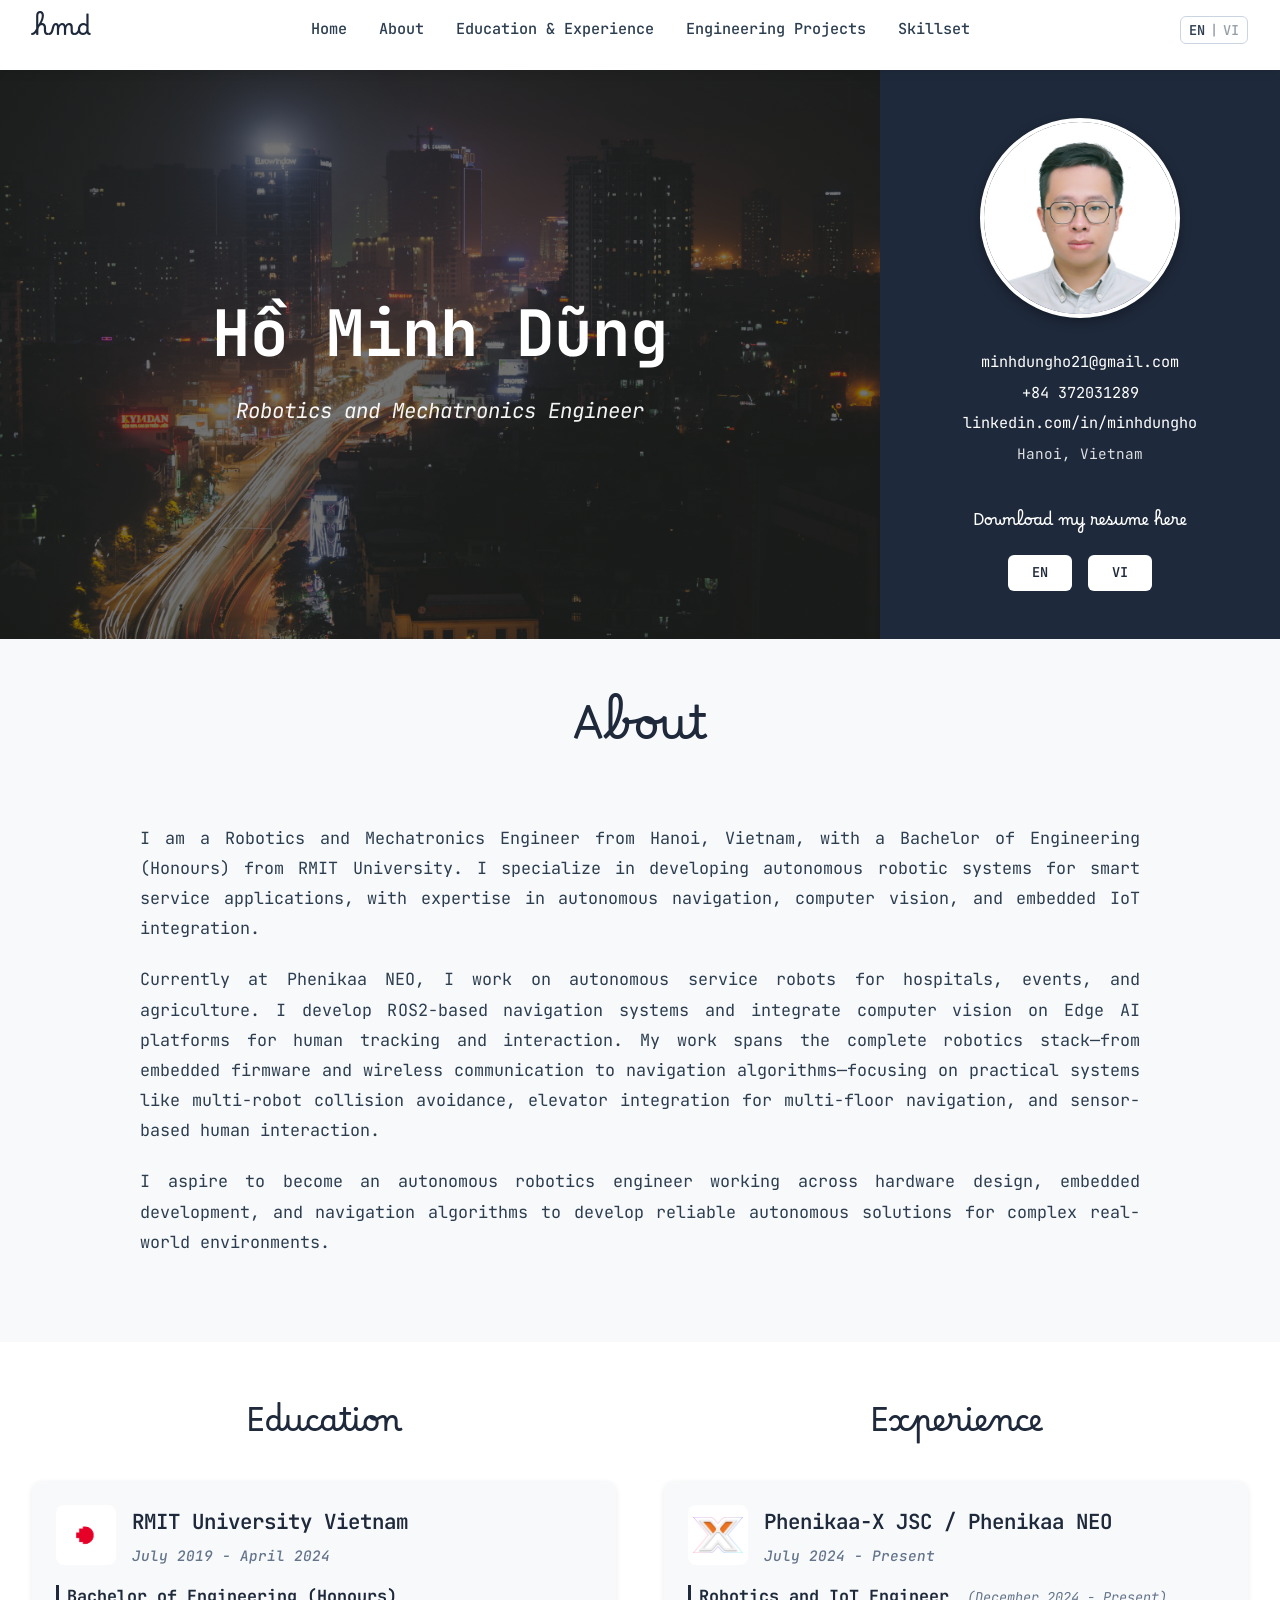
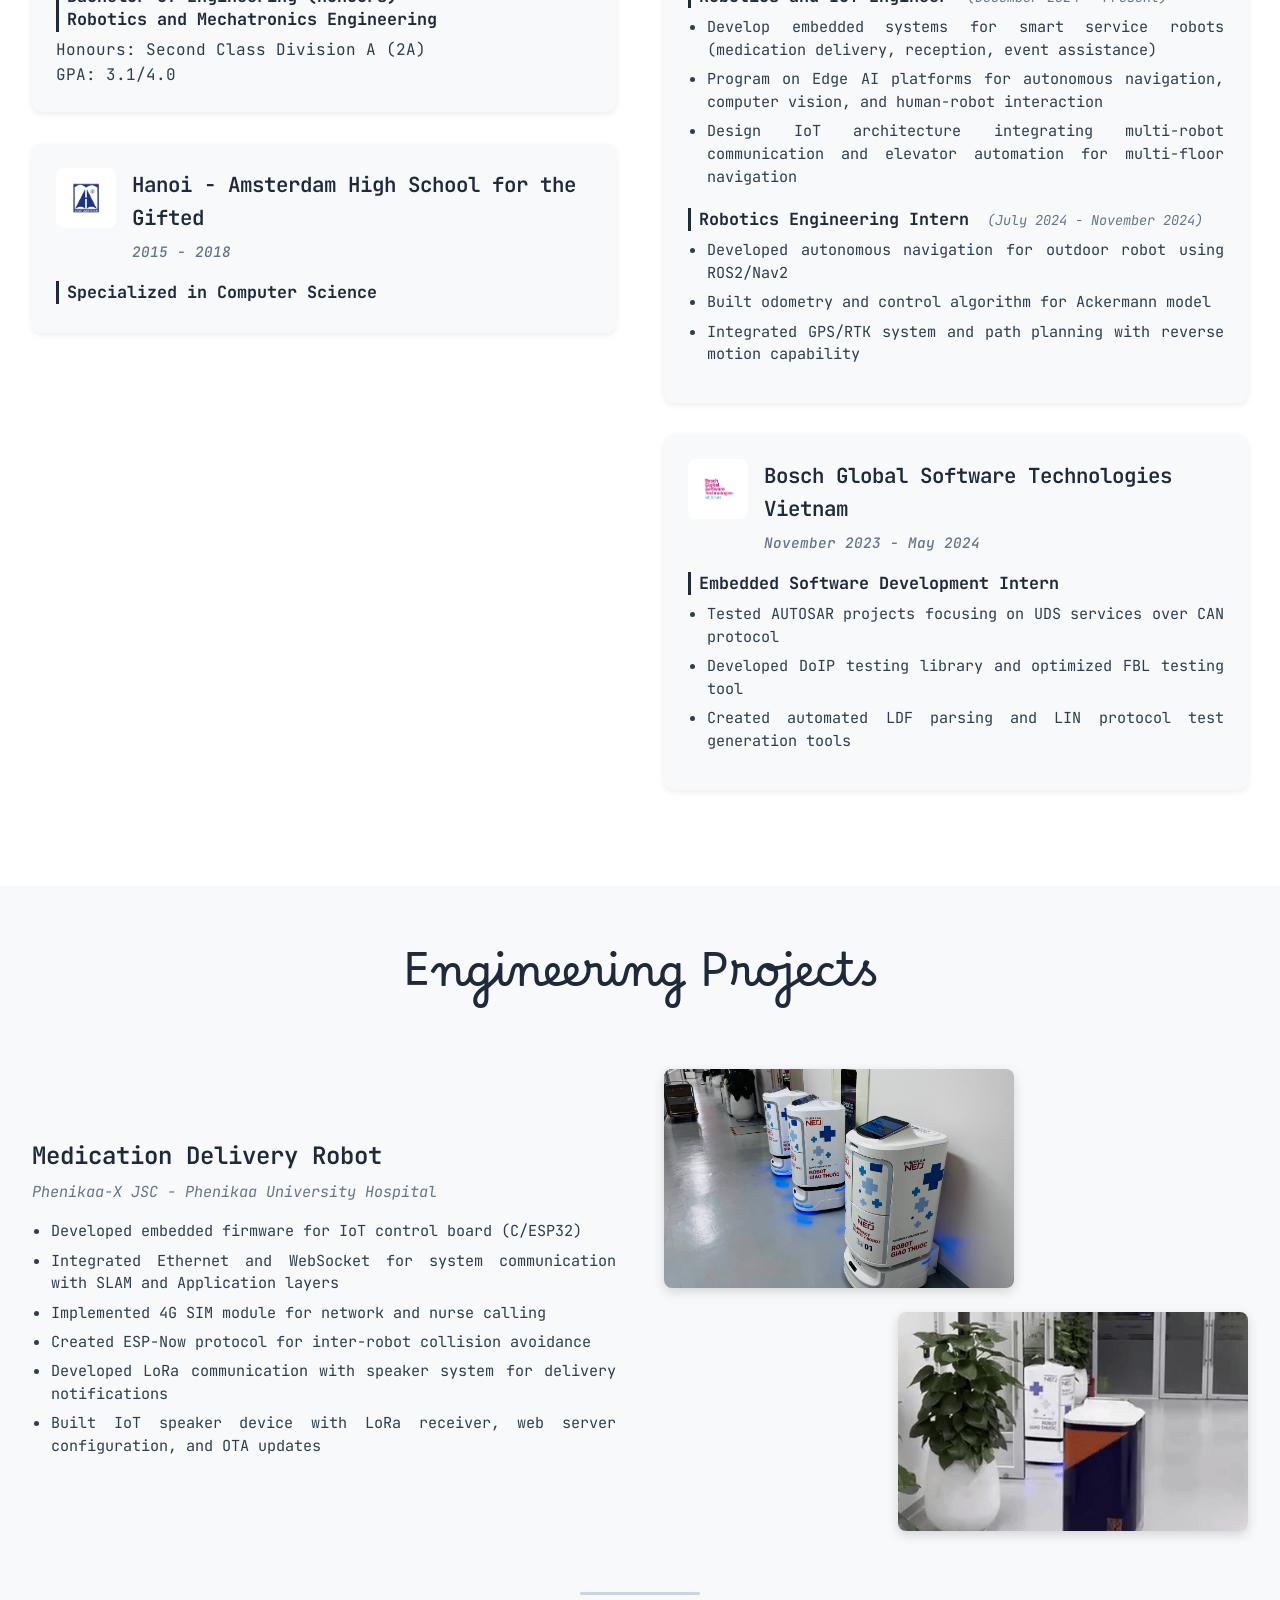
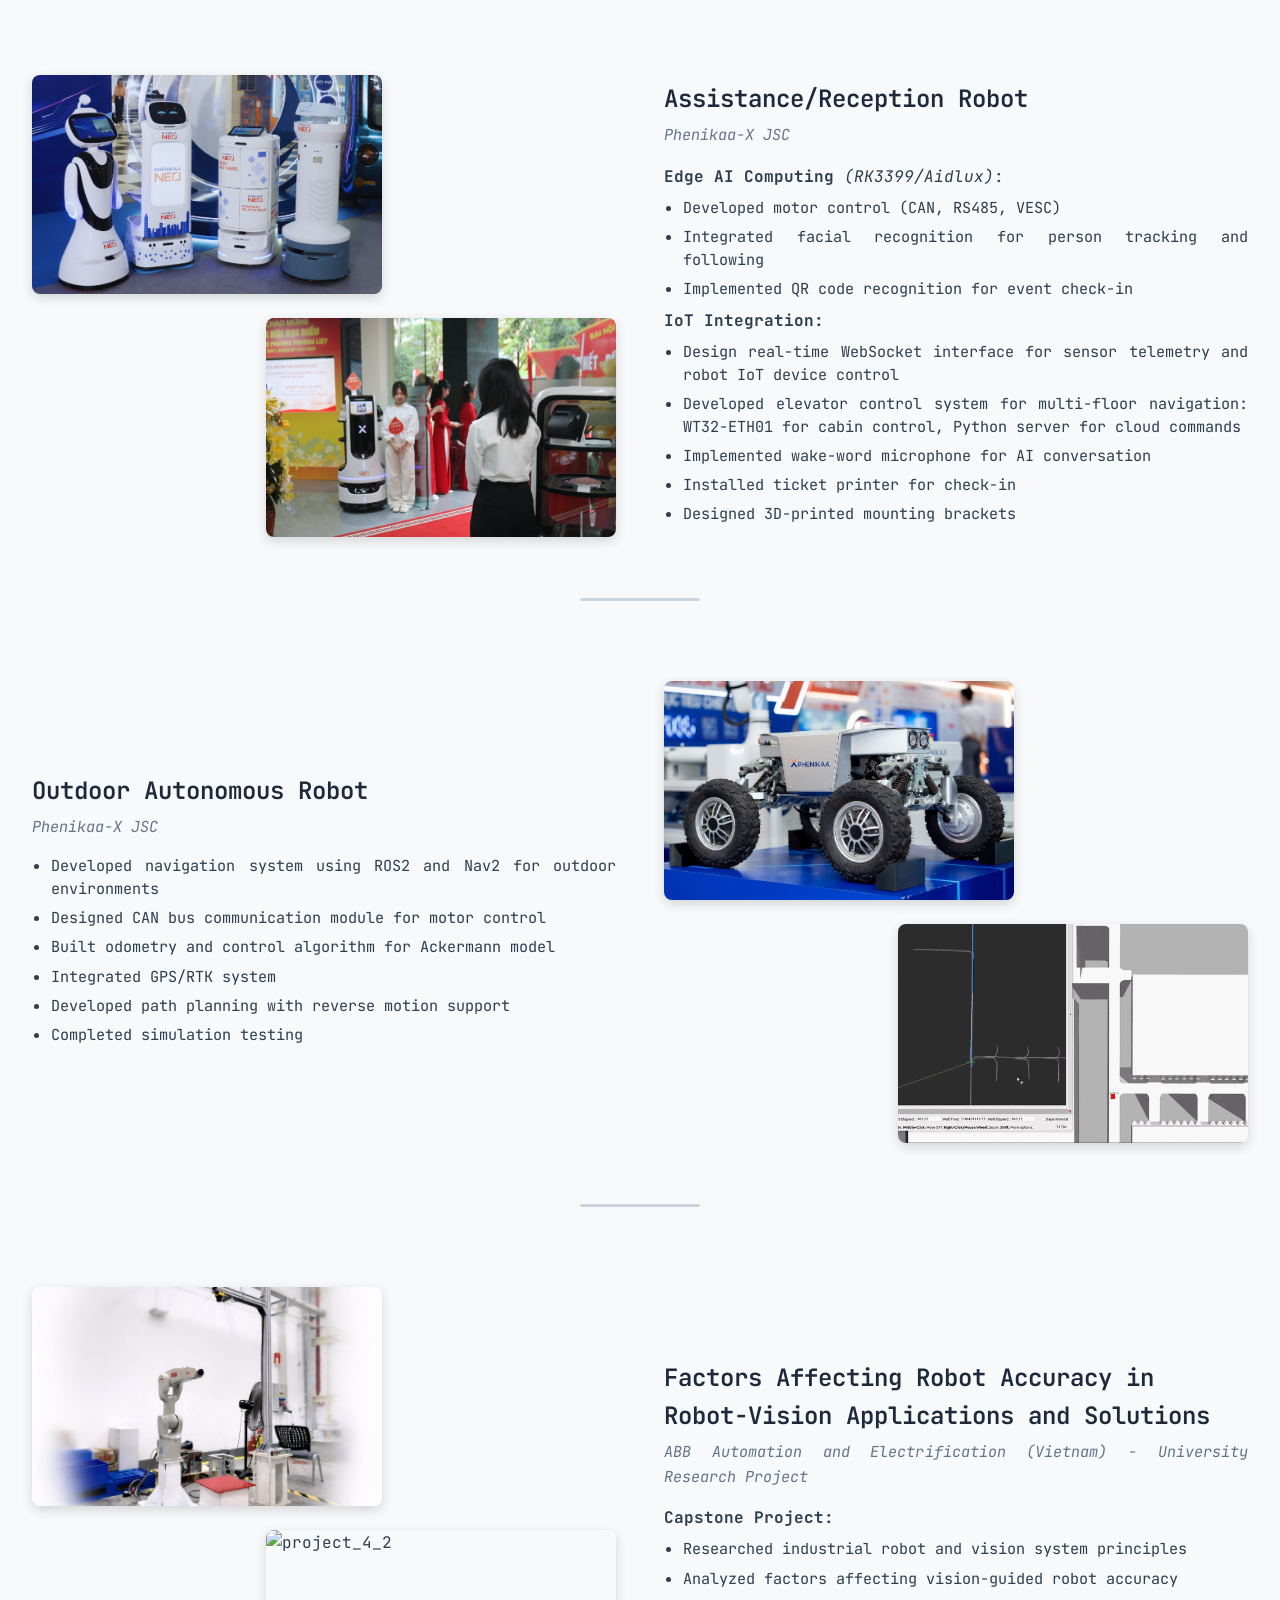
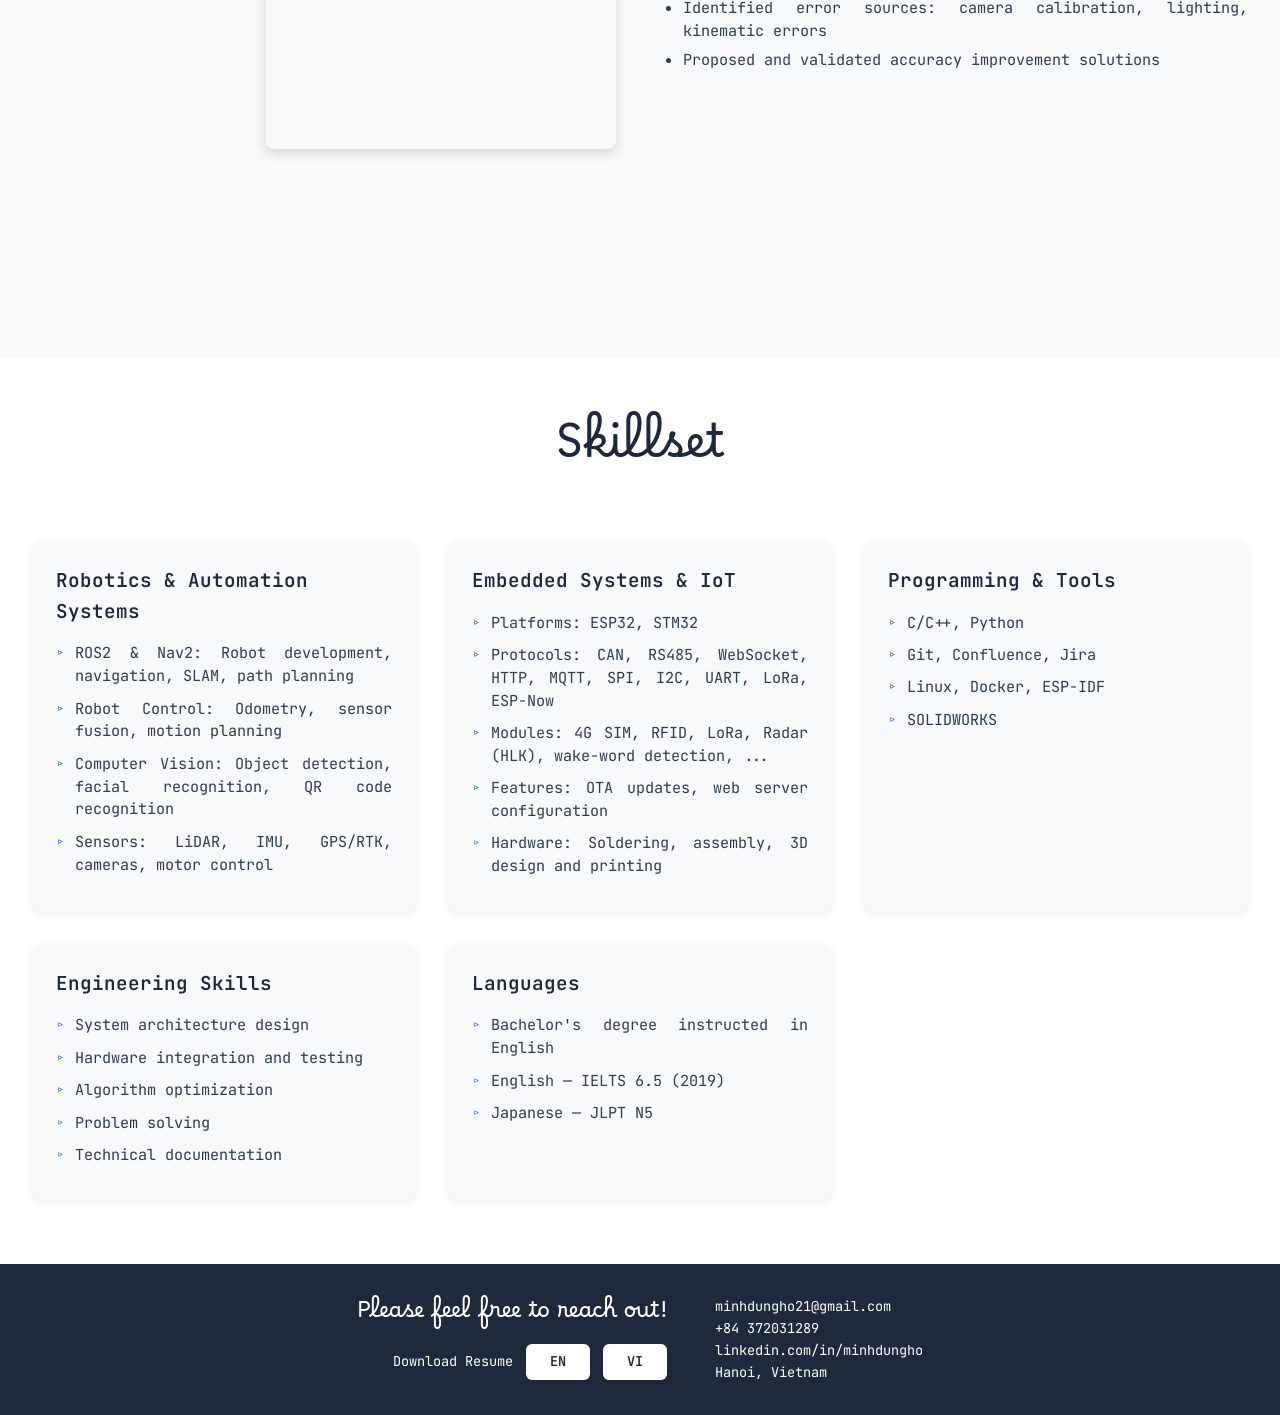
==== index.html @ c75d2d15 "Initial Commit" ====
<!DOCTYPE html>
<html lang="en">
<head>
    <meta charset="UTF-8">
    <meta name="viewport" content="width=device-width, initial-scale=1.0">
    <title>Hồ Minh Dũng - Robotics Engineer</title>
    <link rel="stylesheet" href="style.css">
    <link rel="preconnect" href="https://fonts.googleapis.com">
    <link rel="preconnect" href="https://fonts.gstatic.com" crossorigin>
    <link href="https://fonts.googleapis.com/css2?family=JetBrains+Mono:ital,wght@0,400;0,600;0,700;1,400;1,600&family=Borel&display=swap" rel="stylesheet">
</head>
<body>
    <header>
        <nav>
            <div class="logo">hmd</div>
            <ul class="nav-center">
                <li><a href="#home" data-translate="nav_home">Home</a></li>
                <li><a href="#about" data-translate="nav_about">About</a></li>
                <li><a href="#education" data-translate="nav_education">Education & Experience</a></li>
                <li><a href="#projects" data-translate="nav_projects">Engineering Projects</a></li>
                <li><a href="#skills" data-translate="nav_skills">Skillset</a></li>
            </ul>
            <button class="hamburger" id="hamburger" aria-label="Menu">
                <span></span>
                <span></span>
                <span></span>
            </button>
            <button class="lang-switch" id="langSwitch">
                <span id="langEN" class="active">EN</span>
                <span>|</span>
                <span id="langVI">VI</span>
            </button>
        </nav>
        <div class="mobile-nav" id="mobileNav">
            <ul>
                <li><a href="#home" data-translate="nav_home">Home</a></li>
                <li><a href="#about" data-translate="nav_about">About</a></li>
                <li><a href="#education" data-translate="nav_education">Education & Experience</a></li>
                <li><a href="#projects" data-translate="nav_projects">Engineering Projects</a></li>
                <li><a href="#skills" data-translate="nav_skills">Skillset</a></li>
            </ul>
        </div>
    </header>

    <main>
        <!-- HOME -->
        <section id="home">
            <div class="home-left">
                <h1 data-translate="home_name">Hồ Minh Dũng</h1>
                <h2 data-translate="home_title">Robotics and Mechatronics Engineer</h2>
            </div>

            <div class="home-right">
                <div class="profile-photo">
                    <img src="images/profile.jpg" alt="profile">
                </div>
                
                <div class="contact-info">
                    <a href="mailto:minhdungho21@gmail.com">minhdungho21@gmail.com</a>
                    <a href="tel:+84372031289">+84 372031289</a>
                    <a href="https://www.linkedin.com/in/minhdungho" target="_blank">linkedin.com/in/minhdungho</a>
                    <div class="location" data-translate="home_location">Hanoi, Vietnam</div>
                </div>

                <div class="resume-download">
                    <p class="resume-title" data-translate="home_resume_title">Download my resume here</p>
                    <div class="resume-buttons">
                        <a href="pdf/Ho_Minh_Dung_CV_en.pdf" class="btn-small" target="_blank">EN</a>
                        <a href="pdf/Ho_Minh_Dung_CV_vi.pdf" class="btn-small" target="_blank">VI</a>
                    </div>
                </div>
            </div>
        </section>

        <!-- ABOUT -->
        <section id="about">
            <h2 class="section-title" data-translate="section_about">About</h2>
            <div class="about-content">
                <p data-translate="about_p1">I am a Robotics and Mechatronics Engineer from Hanoi, Vietnam, with a Bachelor of Engineering (Honours) from RMIT University. I specialize in developing autonomous robotic systems for smart service applications, with expertise in autonomous navigation, computer vision, and embedded IoT integration.</p>
                
                <p data-translate="about_p2">Currently at Phenikaa NEO, I work on autonomous service robots for hospitals, events, and agriculture. I develop ROS2-based navigation systems and integrate computer vision on Edge AI platforms for human tracking and interaction. My work spans the complete robotics stack—from embedded firmware and wireless communication to navigation algorithms—focusing on practical systems like multi-robot collision avoidance, elevator integration for multi-floor navigation, and sensor-based human interaction.</p>
                
                <p data-translate="about_p3">I aspire to become an autonomous robotics engineer working across hardware design, embedded development, and navigation algorithms to develop reliable autonomous solutions for complex real-world environments.</p>
            </div>
        </section>

        <!-- EDUCATION & EXPERIENCE -->
        <section id="education">
            <div class="edu-exp-grid">
                <!-- Education Column -->
                <div class="edu-column">
                    <h3 class="subsection-title" data-translate="subsection_education">Education</h3>
                    
                    <div class="timeline-item">
                        <div class="timeline-header">
                            <div class="timeline-logo">
                                <img src="images/rmit_logo.png" alt="rmit_logo">
                            </div>
                            <div class="timeline-title-group">
                                <h3>RMIT University Vietnam</h3>
                                <span class="date">July 2019 - April 2024</span>
                            </div>
                        </div>
                        <div class="timeline-content">
                            <p class="role">
                                <span data-translate="edu_rmit_degree_1">Bachelor of Engineering (Honours)</span><br>
                                <span data-translate="edu_rmit_degree_2">Robotics and Mechatronics Engineering</span>
                            </p>
                            <p><span data-translate="edu_rmit_honours">Honours: Second Class Division A (2A)</span><br><span data-translate="edu_rmit_gpa">GPA: 3.1/4.0</span></p>
                        </div>
                    </div>

                    <div class="timeline-item">
                        <div class="timeline-header">
                            <div class="timeline-logo">
                                <img src="images/hnams_logo.png" alt="hnams_logo">
                            </div>
                            <div class="timeline-title-group">
                                <h3>Hanoi - Amsterdam High School for the Gifted</h3>
                                <span class="date">2015 - 2018</span>
                            </div>
                        </div>
                        <div class="timeline-content">
                            <p class="role" data-translate="edu_hnams_major">Specialized in Computer Science</p>
                        </div>
                    </div>
                </div>

                <!-- Experience Column -->
                <div class="exp-column">
                    <h3 class="subsection-title" data-translate="subsection_experience">Experience</h3>

                    <div class="timeline-item">
                        <div class="timeline-header">
                            <div class="timeline-logo">
                                <img src="images/phenikaa_logo.png" alt="phenikaa_logo">
                            </div>
                            <div class="timeline-title-group">
                                <h3 data-translate="exp_phenikaa_company">Phenikaa-X JSC / Phenikaa NEO</h3>
                                <span class="date">July 2024 - Present</span>
                            </div>
                        </div>
                        <div class="timeline-content">
                            <p class="role-highlight">
                                <span data-translate="exp_phenikaa_role_1">Robotics and IoT Engineer</span>
                                <span class="role-date-inline" data-translate="exp_phenikaa_date_1">(December 2024 - Present)</span>
                            </p>
                            <ul>
                                <li data-translate="exp_phenikaa_1_1">Develop embedded systems for smart service robots (medication delivery, reception, event assistance)</li>
                                <li data-translate="exp_phenikaa_1_2">Program on Edge AI platforms for autonomous navigation, computer vision, and human-robot interaction</li>
                                <li data-translate="exp_phenikaa_1_3">Design IoT architecture integrating multi-robot communication and elevator automation for multi-floor navigation</li>
                            </ul>
                            
                            <p class="role-highlight">
                                <span data-translate="exp_phenikaa_role_2">Robotics Engineering Intern</span>
                                <span class="role-date-inline" data-translate="exp_phenikaa_date_2">(July 2024 - November 2024)</span>
                            </p>
                            <ul>
                                <li data-translate="exp_phenikaa_2_1">Developed autonomous navigation for outdoor robot using ROS2/Nav2</li>
                                <li data-translate="exp_phenikaa_2_2">Built odometry and control algorithm for Ackermann model</li>
                                <li data-translate="exp_phenikaa_2_3">Integrated GPS/RTK system and path planning with reverse motion capability</li>
                            </ul>
                        </div>
                    </div>

                    <div class="timeline-item">
                        <div class="timeline-header">
                            <div class="timeline-logo">
                                <img src="images/bosch_logo.png" alt="bosch_logo">
                            </div>
                            <div class="timeline-title-group">
                                <h3>Bosch Global Software Technologies Vietnam</h3>
                                <span class="date">November 2023 - May 2024</span>
                            </div>
                        </div>
                        <div class="timeline-content">
                            <p class="role-highlight" data-translate="exp_bosch_role">Embedded Software Development Intern</p>
                            <ul>
                                <li data-translate="exp_bosch_1">Tested AUTOSAR projects focusing on UDS services over CAN protocol</li>
                                <li data-translate="exp_bosch_2">Developed DoIP testing library and optimized FBL testing tool</li>
                                <li data-translate="exp_bosch_3">Created automated LDF parsing and LIN protocol test generation tools</li>
                            </ul>
                        </div>
                    </div>
                </div>
            </div>
        </section>

        <!-- PROJECTS -->
        <section id="projects">
            <h2 class="section-title" data-translate="section_projects">Engineering Projects</h2>

            <div class="project-item">
                <div class="project-images">
                    <div class="project-image">
                        <img src="images/project_1_1.jpg" alt="project_1_1">
                    </div>
                    <div class="project-image">
                        <img src="images/project_1_2.gif" alt="project_1_2">
                    </div>
                </div>
                <div class="project-content">
                    <h3 data-translate="project_1_title">Medication Delivery Robot</h3>
                    <p class="project-org" data-translate="project_1_org">Phenikaa-X JSC - Phenikaa University Hospital</p>
                    <ul>
                        <li data-translate="project_1_desc_1">Developed embedded firmware for IoT control board (C/ESP32)</li>
                        <li data-translate="project_1_desc_2">Integrated Ethernet and WebSocket for system communication with SLAM and Application layers</li>
                        <li data-translate="project_1_desc_3">Implemented 4G SIM module for network and nurse calling</li>
                        <li data-translate="project_1_desc_4">Created ESP-Now protocol for inter-robot collision avoidance</li>
                        <li data-translate="project_1_desc_5">Developed LoRa communication with speaker system for delivery notifications</li>
                        <li data-translate="project_1_desc_6">Built IoT speaker device with LoRa receiver, web server configuration, and OTA updates</li>
                    </ul>
                </div>
            </div>

            <div class="project-item">
                <div class="project-images">
                    <div class="project-image">
                        <img src="images/project_2_1.jpg" alt="project_2_1">
                    </div>
                    <div class="project-image">
                        <img src="images/project_2_2.jpg" alt="project_2_2">
                    </div>
                </div>
                <div class="project-content">
                    <h3 data-translate="project_2_title">Assistance/Reception Robot</h3>
                    <p class="project-org" data-translate="project_2_org">Phenikaa-X JSC</p>
                    <p><strong data-translate="project_2_section_1">Edge AI Computing</strong> <em data-translate="project_2_section_1_platform">(RK3399/Aidlux)</em>:</p>
                    <ul>
                        <li data-translate="project_2_desc_1">Developed motor control (CAN, RS485, VESC)</li>
                        <li data-translate="project_2_desc_2">Integrated facial recognition for person tracking and following</li>
                        <li data-translate="project_2_desc_3">Implemented QR code recognition for event check-in</li>
                    </ul>
                    <p><strong data-translate="project_2_section_2">IoT Integration:</strong></p>
                    <ul>
                        <li data-translate="project_2_desc_4">Design real-time WebSocket interface for sensor telemetry and robot IoT device control</li>
                        <li data-translate="project_2_desc_5">Developed elevator control system for multi-floor navigation: WT32-ETH01 for cabin control, Python server for cloud commands</li>
                        <li data-translate="project_2_desc_6">Implemented wake-word microphone for AI conversation</li>
                        <li data-translate="project_2_desc_7">Installed ticket printer for check-in</li>
                        <li data-translate="project_2_desc_8">Designed 3D-printed mounting brackets</li>
                    </ul>
                </div>
            </div>

            <div class="project-item">
                <div class="project-images">
                    <div class="project-image">
                        <img src="images/project_3_1.jpg" alt="project_3_1">
                    </div>
                    <div class="project-image">
                        <img src="images/project_3_2.gif" alt="project_3_2">
                    </div>
                </div>
                <div class="project-content">
                    <h3 data-translate="project_3_title">Outdoor Autonomous Robot</h3>
                    <p class="project-org" data-translate="project_3_org">Phenikaa-X JSC</p>
                    <ul>
                        <li data-translate="project_3_desc_1">Developed navigation system using ROS2 and Nav2 for outdoor environments</li>
                        <li data-translate="project_3_desc_2">Designed CAN bus communication module for motor control</li>
                        <li data-translate="project_3_desc_3">Built odometry and control algorithm for Ackermann model</li>
                        <li data-translate="project_3_desc_4">Integrated GPS/RTK system</li>
                        <li data-translate="project_3_desc_5">Developed path planning with reverse motion support</li>
                        <li data-translate="project_3_desc_6">Completed simulation testing</li>
                    </ul>
                </div>
            </div>

            <div class="project-item">
                <div class="project-images">
                    <div class="project-image">
                        <img src="images/project_4_1.jpg" alt="project_4_1">
                    </div>
                    <div class="project-image">
                        <img src="images/project_4_2.gif" alt="project_4_2">
                    </div>
                </div>
                <div class="project-content">
                    <h3 data-translate="project_4_title">Factors Affecting Robot Accuracy in Robot-Vision Applications and Solutions</h3>
                    <p class="project-org" data-translate="project_4_org">ABB Automation and Electrification (Vietnam) - University Research Project</p>
                    <p><strong data-translate="project_4_section">Capstone Project:</strong></p>
                    <ul>
                        <li data-translate="project_4_desc_1">Researched industrial robot and vision system principles</li>
                        <li data-translate="project_4_desc_2">Analyzed factors affecting vision-guided robot accuracy</li>
                        <li data-translate="project_4_desc_3">Identified error sources: camera calibration, lighting, kinematic errors</li>
                        <li data-translate="project_4_desc_4">Proposed and validated accuracy improvement solutions</li>
                    </ul>
                </div>
            </div>
        </section>

        <!-- SKILLS -->
        <div class="skills-footer-wrapper">
            <section id="skills">
                <h2 class="section-title" data-translate="section_skills">Skillset</h2>
                <div class="skills-grid">
                    <div class="skill-category">
                        <h3 data-translate="skill_cat_1">Robotics & Automation Systems</h3>
                        <ul>
                            <li data-translate="skill_1_1">ROS2 & Nav2: Robot development, navigation, SLAM, path planning</li>
                            <li data-translate="skill_1_2">Robot Control: Odometry, sensor fusion, motion planning</li>
                            <li data-translate="skill_1_3">Computer Vision: Object detection, facial recognition, QR code recognition</li>
                            <li data-translate="skill_1_4">Sensors: LiDAR, IMU, GPS/RTK, cameras, motor control</li>
                        </ul>
                    </div>
                    <div class="skill-category">
                        <h3 data-translate="skill_cat_2">Embedded Systems & IoT</h3>
                        <ul>
                            <li data-translate="skill_2_1">Platforms: ESP32, STM32</li>
                            <li data-translate="skill_2_2">Protocols: CAN, RS485, WebSocket, HTTP, MQTT, SPI, I2C, UART, LoRa, ESP-Now</li>
                            <li data-translate="skill_2_3">Modules: 4G SIM, RFID, LoRa, Radar (HLK), wake-word detection, ...</li>
                            <li data-translate="skill_2_4">Features: OTA updates, web server configuration</li>
                            <li data-translate="skill_2_5">Hardware: Soldering, assembly, 3D design and printing</li>
                        </ul>
                    </div>
                    <div class="skill-category">
                        <h3 data-translate="skill_cat_3">Programming & Tools</h3>
                        <ul>
                            <li data-translate="skill_3_1">C/C++, Python</li>
                            <li data-translate="skill_3_2">Git, Confluence, Jira</li>
                            <li data-translate="skill_3_3">Linux, Docker, ESP-IDF</li>
                            <li data-translate="skill_3_4">SOLIDWORKS</li>
                        </ul>
                    </div>
                    <div class="skill-category">
                        <h3 data-translate="skill_cat_4">Engineering Skills</h3>
                        <ul>
                            <li data-translate="skill_4_1">System architecture design</li>
                            <li data-translate="skill_4_2">Hardware integration and testing</li>
                            <li data-translate="skill_4_3">Algorithm optimization</li>
                            <li data-translate="skill_4_4">Problem solving</li>
                            <li data-translate="skill_4_5">Technical documentation</li>
                        </ul>
                    </div>
                    <div class="skill-category">
                        <h3 data-translate="skill_cat_5">Languages</h3>
                        <ul>
                            <li data-translate="skill_5_1">Bachelor's degree instructed in English</li>
                            <li data-translate="skill_5_2">English — IELTS 6.5 (2019)</li>
                            <li data-translate="skill_5_3">Japanese — JLPT N5</li>
                        </ul>
                    </div>
                </div>
            </section>

            <footer>
                <div class="footer-container">
                    <div class="footer-left">
                        <h3 class="footer-title" data-translate="footer_title">Please feel free to reach out!</h3>
                        <div class="footer-resume">
                            <span data-translate="footer_resume">Download Resume</span>
                            <a href="pdf/Ho_Minh_Dung_CV_en.pdf" class="btn-small" target="_blank">EN</a>
                            <a href="pdf/Ho_Minh_Dung_CV_vi.pdf" class="btn-small" target="_blank">VI</a>
                        </div>
                    </div>
                    <div class="footer-right">
                        <div><a href="mailto:minhdungho21@gmail.com">minhdungho21@gmail.com</a></div>
                        <div><a href="tel:+84372031289">+84 372031289</a></div>
                        <div><a href="https://www.linkedin.com/in/minhdungho" target="_blank">linkedin.com/in/minhdungho</a></div>
                        <div data-translate="home_location">Hanoi, Vietnam</div>
                    </div>
                </div>
            </footer>
        </div>
    </main>

    <script src="translations.js"></script>
    <script src="script.js"></script>
</body>
</html>
---- style.css ----
/* ================================
   RESET & BASE STYLES
   ================================ */
* {
    margin: 0;
    padding: 0;
    box-sizing: border-box;
}

html {
    scroll-behavior: smooth;
}

body {
    font-family: 'JetBrains Mono', monospace;
    line-height: 1.6;
    color: #2c3e50;
    background: #f8f9fa;
}

/* ================================
   HEADER & NAVIGATION
   ================================ */
header {
    position: fixed;
    top: 0;
    width: 100%;
    background: white;
    box-shadow: 0 2px 10px rgba(0, 0, 0, 0.1);
    z-index: 1000;
    padding: 1rem 0;
}

nav {
    max-width: 1400px;
    margin: 0 auto;
    display: flex;
    justify-content: space-between;
    align-items: baseline;
    padding: 0 2rem;
}

.logo {
    font-family: 'Borel', cursive;
    font-size: 1.5rem;
    color: #1e293b;
    font-weight: 400;
    letter-spacing: 0.05em;
}

.nav-center {
    display: flex;
    gap: 2rem;
    list-style: none;
    position: absolute;
    left: 50%;
    transform: translateX(-50%);
}

.nav-center a {
    text-decoration: none;
    color: #2c3e50;
    font-weight: 500;
    transition: color 0.3s;
    font-size: 0.95rem;
    white-space: nowrap;
}

.nav-center a:hover {
    color: #2563eb;
}

.lang-switch {
    padding: 0.25rem 0.5rem;
    background: transparent;
    color: #2c3e50;
    border: 1px solid #cbd5e1;
    border-radius: 6px;
    font-weight: 500;
    font-size: 0.85rem;
    display: flex;
    align-items: center;
    gap: 0.3rem;
    cursor: pointer;
    font-family: 'JetBrains Mono', monospace;
}

.lang-switch span {
    opacity: 0.5;
}

.lang-switch span.active {
    opacity: 1;
    font-weight: 600;
}

/* Hamburger Menu */
.hamburger {
    display: none;
    flex-direction: column;
    gap: 4px;
    cursor: pointer;
    padding: 8px;
    background: transparent;
    border: none;
}

.hamburger span {
    width: 25px;
    height: 3px;
    background: #2c3e50;
    border-radius: 2px;
    transition: all 0.3s;
}

.hamburger.active span:nth-child(1) {
    transform: rotate(45deg) translate(6px, 6px);
}

.hamburger.active span:nth-child(2) {
    opacity: 0;
}

.hamburger.active span:nth-child(3) {
    transform: rotate(-45deg) translate(6px, -6px);
}

/* Mobile Navigation */
.mobile-nav {
    display: none;
    position: fixed;
    top: 70px;
    left: 0;
    right: 0;
    background: white;
    box-shadow: 0 4px 12px rgba(0, 0, 0, 0.15);
    z-index: 999;
    max-height: 0;
    overflow: hidden;
    transition: max-height 0.3s ease-out;
}

.mobile-nav.active {
    max-height: 400px;
}

.mobile-nav ul {
    list-style: none;
    padding: 1rem 0;
}

.mobile-nav li {
    padding: 0;
}

.mobile-nav a {
    display: block;
    padding: 0.8rem 2rem;
    text-decoration: none;
    color: #2c3e50;
    font-weight: 500;
    transition: background 0.3s;
    text-align: center;
}

.mobile-nav a:hover {
    background: #f8f9fa;
    color: #2563eb;
}

/* ================================
   MAIN CONTENT
   ================================ */
main {
    margin-top: 70px;
}

section {
    padding: 4rem 2rem;
    max-width: 1400px;
    margin: 0 auto;
    scroll-margin-top: 70px;
}

/* Override max-width for full-width sections */
#education {
    max-width: 100%;
}

.section-title {
    font-family: 'Borel', cursive;
    font-size: 2.8rem;
    margin-bottom: 3rem;
    color: #1e293b;
    font-weight: 400;
    text-align: center;
}

/* ================================
   HOME SECTION
   ================================ */
#home {
    min-height: 50vh;
    display: grid;
    grid-template-columns: 1fr 400px;
    padding: 0;
    scroll-margin-top: 0;
    max-width: 100%;
    width: 100%;
}

.home-left {
    position: relative;
    background: linear-gradient(rgba(0, 0, 0, 0.5), rgba(0, 0, 0, 0.5)),
                url('images/home_background.jpg') center/cover no-repeat;
    display: flex;
    flex-direction: column;
    align-items: center;
    justify-content: center;
    text-align: center;
    padding: 4rem 3rem;
    color: white;
}

.home-left h1 {
    font-size: 4rem;
    margin-bottom: 0.6rem;
    font-weight: 700;
}

.home-left h2 {
    font-size: 1.3rem;
    font-weight: 400;
    opacity: 0.95;
    font-style: italic;
}

.home-right {
    background: #1e293b;
    display: flex;
    flex-direction: column;
    align-items: center;
    justify-content: center;
    padding: 3rem 2rem;
    gap: 2rem;
}

.profile-photo {
    width: 200px;
    height: 200px;
    border-radius: 50%;
    overflow: hidden;
    border: 4px solid white;
    box-shadow: 0 4px 12px rgba(0, 0, 0, 0.3);
}

.profile-photo img {
    width: 100%;
    height: 100%;
    object-fit: cover;
}

.contact-info {
    width: 100%;
    display: flex;
    flex-direction: column;
    gap: 0.4rem;
    color: white;
    align-items: center;
    text-align: center;
}

.contact-info a {
    color: white;
    text-decoration: none;
    font-size: 0.95rem;
    transition: opacity 0.3s;
}

.contact-info a:hover {
    opacity: 0.7;
}

.location {
    opacity: 0.85;
    font-size: 0.9rem;
}

.resume-download {
    width: 100%;
    text-align: center;
    margin-top: 1rem;
}

.resume-title {
    font-family: 'Borel', cursive;
    color: white;
    margin-bottom: 1rem;
    font-size: 1rem;
}

.resume-buttons {
    display: flex;
    gap: 1rem;
    justify-content: center;
}

.btn-small {
    width: 64px;
    padding: 0.45rem 0;
    background: white;
    color: #1e293b;
    text-decoration: none;
    border-radius: 6px;
    font-weight: 600;
    transition: all 0.3s;
    border: none;
    cursor: pointer;
    font-size: 0.85rem;
    display: inline-block;
    text-align: center;
}

.btn-small:hover {
    background: #f1f5f9;
    transform: translateY(-2px);
    box-shadow: 0 4px 12px rgba(255, 255, 255, 0.3);
}

/* ================================
   ABOUT SECTION
   ================================ */
#about {
    background: transparent;
}

.about-content {
    max-width: 1000px;
    margin: 0 auto;
    font-size: 1.05rem;
    line-height: 1.8;
}

.about-content p {
    margin-bottom: 1.3rem;
    text-align: justify;
}

/* ================================
   EDUCATION & EXPERIENCE
   ================================ */
#education {
    background: white;
    max-width: 100%;
    width: 100%;
}

#education > * {
    max-width: 1400px;
    margin: 0 auto;
}

.edu-exp-grid {
    max-width: 1400px;
    margin: 0 auto;
    display: grid;
    grid-template-columns: 1fr 1fr;
    gap: 3rem;
    margin-top: 0;
}

.subsection-title {
    font-family: 'Borel', cursive;
    font-size: 2rem;
    color: #1e293b;
    margin-bottom: 1.5rem;
    font-weight: 400;
    text-align: center;
}

.timeline-item {
    margin-bottom: 2rem;
    padding: 1.5rem;
    background: #f8f9fa;
    border-radius: 10px;
    box-shadow: 0 2px 6px rgba(0, 0, 0, 0.08);
    transition: transform 0.3s, box-shadow 0.3s;
}

.timeline-item:hover {
    transform: translateY(-3px);
    box-shadow: 0 6px 15px rgba(0, 0, 0, 0.12);
}

.timeline-header {
    display: flex;
    align-items: flex-start;
    gap: 1rem;
    margin-bottom: 1rem;
}

.timeline-logo {
    width: 60px;
    height: 60px;
    border-radius: 8px;
    overflow: hidden;
    flex-shrink: 0;
    background: white;
    display: flex;
    align-items: center;
    justify-content: center;
}

.timeline-logo img {
    width: 100%;
    height: 100%;
    object-fit: contain;
    padding: 0.3rem;
}

.timeline-title-group h3 {
    font-size: 1.3rem;
    color: #1e293b;
    margin-bottom: 0.3rem;
    font-weight: 600;
}

.timeline-title-group .date {
    color: #64748b;
    font-size: 0.9rem;
    font-weight: 500;
    font-style: italic;
}

.timeline-content {
    margin-top: 0.8rem;
}

.timeline-content .role {
    font-weight: 500;
    color: #1e293b;
    margin-bottom: 0.5rem;
}

/* Highlighted role for multiple positions and degree */
.timeline-content .role-highlight,
.timeline-content .role {
    font-weight: 700;
    font-size: 1.05rem;
    color: #1e293b;
    margin-top: 1.2rem;
    margin-bottom: 0.3rem;
    padding-left: 0.5rem;
    border-left: 3px solid #1e293b;
    line-height: 1.4;
}

.timeline-content .role-highlight:first-child,
.timeline-content .role:first-child {
    margin-top: 0;
}

.timeline-content .role-date {
    color: #64748b;
    font-size: 0.85rem;
    font-style: italic;
    margin-bottom: 0.6rem;
    padding-left: 0.5rem;
}

.timeline-content .role-date-inline {
    color: #64748b;
    font-size: 0.85rem;
    font-style: italic;
    font-weight: 400;
    margin-left: 0.5rem;
}

.timeline-content p {
    text-align: justify;
}

.timeline-content ul {
    margin-left: 1.2rem;
    margin-top: 0.5rem;
    margin-bottom: 0.8rem;
}

.timeline-content li {
    margin-bottom: 0.4rem;
    line-height: 1.5;
    font-size: 0.95rem;
    text-align: justify;
}

/* ================================
   PROJECTS
   ================================ */
#projects {
    background: transparent;
}

.project-item {
    margin-bottom: 5rem;
    padding-bottom: 4rem;
    display: grid;
    grid-template-columns: 1fr 1fr;
    gap: 3rem;
    align-items: center;
    position: relative;
}

.project-item::after {
    content: '';
    position: absolute;
    bottom: 0;
    left: 50%;
    transform: translateX(-50%);
    width: 120px;
    height: 3px;
    background: #cbd5e1;
    border-radius: 2px;
}

.project-item:last-child::after {
    display: none;
}

.project-item:nth-child(even) {
    direction: rtl;
}

.project-item:nth-child(even) > * {
    direction: ltr;
}

.project-images {
    display: flex;
    flex-direction: column;
    gap: 1.5rem;
}

.project-image {
    width: 60%;
    aspect-ratio: 16 / 10;
    border-radius: 8px;
    overflow: hidden;
    box-shadow: 0 4px 12px rgba(0, 0, 0, 0.15);
    transition: transform 0.3s;
}

.project-image img {
    width: 100%;
    height: 100%;
    object-fit: cover;
}

.project-image:first-child {
    align-self: flex-start;
}

.project-image:last-child {
    align-self: flex-end;
}

.project-item:hover .project-image:first-child {
    transform: translateX(-5px);
}

.project-item:hover .project-image:last-child {
    transform: translateX(5px);
}

.project-content h3 {
    color: #1e293b;
    font-size: 1.5rem;
    margin-bottom: 0.3rem;
    font-weight: 600;
}

.project-org {
    color: #64748b;
    font-style: italic;
    margin-bottom: 1rem;
    font-size: 0.95rem;
}

.project-link {
    color: #2563eb;
    text-decoration: none;
    font-weight: 500;
}

.project-link:hover {
    text-decoration: underline;
}

.project-content p {
    text-align: justify;
}

.project-content ul {
    margin-left: 1.2rem;
    margin-top: 0.5rem;
}

.project-content li {
    margin-bottom: 0.4rem;
    line-height: 1.5;
    font-size: 0.95rem;
    text-align: justify;
}

.project-content ul ul {
    margin-left: 1.5rem;
    margin-top: 0.3rem;
    margin-bottom: 0;
}

.project-content ul ul li {
    font-size: 0.9rem;
}

/* ================================
   SKILLS
   ================================ */
.skills-footer-wrapper {
    min-height: calc(100vh - 70px);
    display: flex;
    flex-direction: column;
    background: white;
}

#skills {
    flex: 1;
    padding-bottom: 4rem;
    background: transparent;
}

.skills-grid {
    display: grid;
    grid-template-columns: repeat(3, 1fr);
    gap: 2rem;
    margin-top: 2rem;
}

.skill-category {
    background: #f8f9fa;
    padding: 1.5rem;
    border-radius: 12px;
    box-shadow: 0 2px 8px rgba(0, 0, 0, 0.08);
    transition: transform 0.3s, box-shadow 0.3s;
}

.skill-category:hover {
    transform: translateY(-5px);
    box-shadow: 0 8px 20px rgba(0, 0, 0, 0.12);
}

.skill-category h3 {
    color: #1e293b;
    margin-bottom: 1rem;
    font-size: 1.2rem;
    font-weight: 600;
}

.skill-category ul {
    list-style: none;
}

.skill-category li {
    margin-bottom: 0.6rem;
    padding-left: 1.2rem;
    position: relative;
    line-height: 1.5;
    font-size: 0.95rem;
    text-align: justify;
}

.skill-category li::before {
    content: '▹';
    position: absolute;
    left: 0;
    color: #2563eb;
    font-weight: bold;
}

/* ================================
   FOOTER
   ================================ */
footer {
    background: #1e293b;
    color: white;
    padding: 2rem;
    text-align: center;
}

.footer-container {
    max-width: 1100px;
    margin: 0 auto;
    display: flex;
    justify-content: center;
    align-items: center;
    gap: 3rem;
}

.footer-left {
    display: flex;
    flex-direction: column;
    gap: 0.5rem;
    align-items: flex-end;
}

.footer-title {
    font-family: 'Borel', cursive;
    margin: 0;
    font-size: 1.4rem;
    font-weight: 400;
}

.footer-resume {
    display: flex;
    align-items: center;
    gap: 0.8rem;
    font-size: 0.85rem;
}

.footer-right {
    font-size: 0.85rem;
    line-height: 1.6;
    text-align: left;
}

.footer-right a {
    color: white;
    text-decoration: none;
    transition: color 0.3s;
}

.footer-right a:hover {
    color: #60a5fa;
}

/* ================================
   RESPONSIVE DESIGN
   ================================ */
@media (max-width: 1200px) {
    .nav-center {
        gap: 1.5rem;
    }

    .nav-center a {
        font-size: 0.9rem;
    }
}

@media (max-width: 1024px) {
    .nav-center {
        gap: 1rem;
    }

    .nav-center a {
        font-size: 0.85rem;
    }

    .project-item {
        gap: 2rem;
    }

    .skills-grid {
        grid-template-columns: repeat(2, 1fr);
    }
}

@media (max-width: 900px) {
    .nav-center {
        display: none !important;
    }

    .hamburger {
        display: flex;
    }

    .mobile-nav {
        display: block;
    }

    nav {
        padding: 0 1.5rem;
    }
}

@media (max-width: 768px) {
    #home {
        grid-template-columns: 1fr;
        min-height: auto;
    }

    .home-left {
        min-height: 50vh;
        padding: 3rem 2rem;
    }

    .home-left h1 {
        font-size: 2.5rem;
    }

    .home-left h2 {
        font-size: 1.1rem;
    }

    .home-right {
        padding: 3rem 2rem;
    }

    .profile-photo {
        width: 150px;
        height: 150px;
    }

    .section-title {
        font-size: 2rem;
    }

    .subsection-title {
        font-size: 1.6rem;
    }

    .edu-exp-grid {
        grid-template-columns: 1fr;
        gap: 2rem;
    }

    .project-item {
        grid-template-columns: 1fr;
        gap: 2rem;
    }

    .project-item:nth-child(even) {
        direction: ltr;
    }

    .project-image {
        width: 60%;
    }

    .skills-grid {
        grid-template-columns: 1fr;
    }

    section {
        padding: 3rem 1.5rem;
    }

    .footer-container {
        flex-direction: column;
        gap: 2rem;
        text-align: center;
    }

    .footer-left {
        align-items: center;
    }

    .footer-right {
        text-align: center;
    }
}

@media (max-width: 480px) {
    .home-left h1 {
        font-size: 2rem;
    }

    .profile-photo {
        width: 150px;
        height: 150px;
    }

    .timeline-logo {
        width: 50px;
        height: 50px;
    }

    .project-image {
        width: 70%;
    }
}

/* Video Thumbnail Styles */
.project-video-link {
    position: relative;
    cursor: pointer;
}

.project-video-link a {
    display: block;
    width: 100%;
    height: 100%;
    position: relative;
}

.project-video-link img {
    transition: opacity 0.3s;
}

.project-video-link:hover img {
    opacity: 0.8;
}

.play-button {
    position: absolute;
    top: 50%;
    left: 50%;
    transform: translate(-50%, -50%);
    pointer-events: none;
    transition: transform 0.3s;
}

.project-video-link:hover .play-button {
    transform: translate(-50%, -50%) scale(1.1);
}
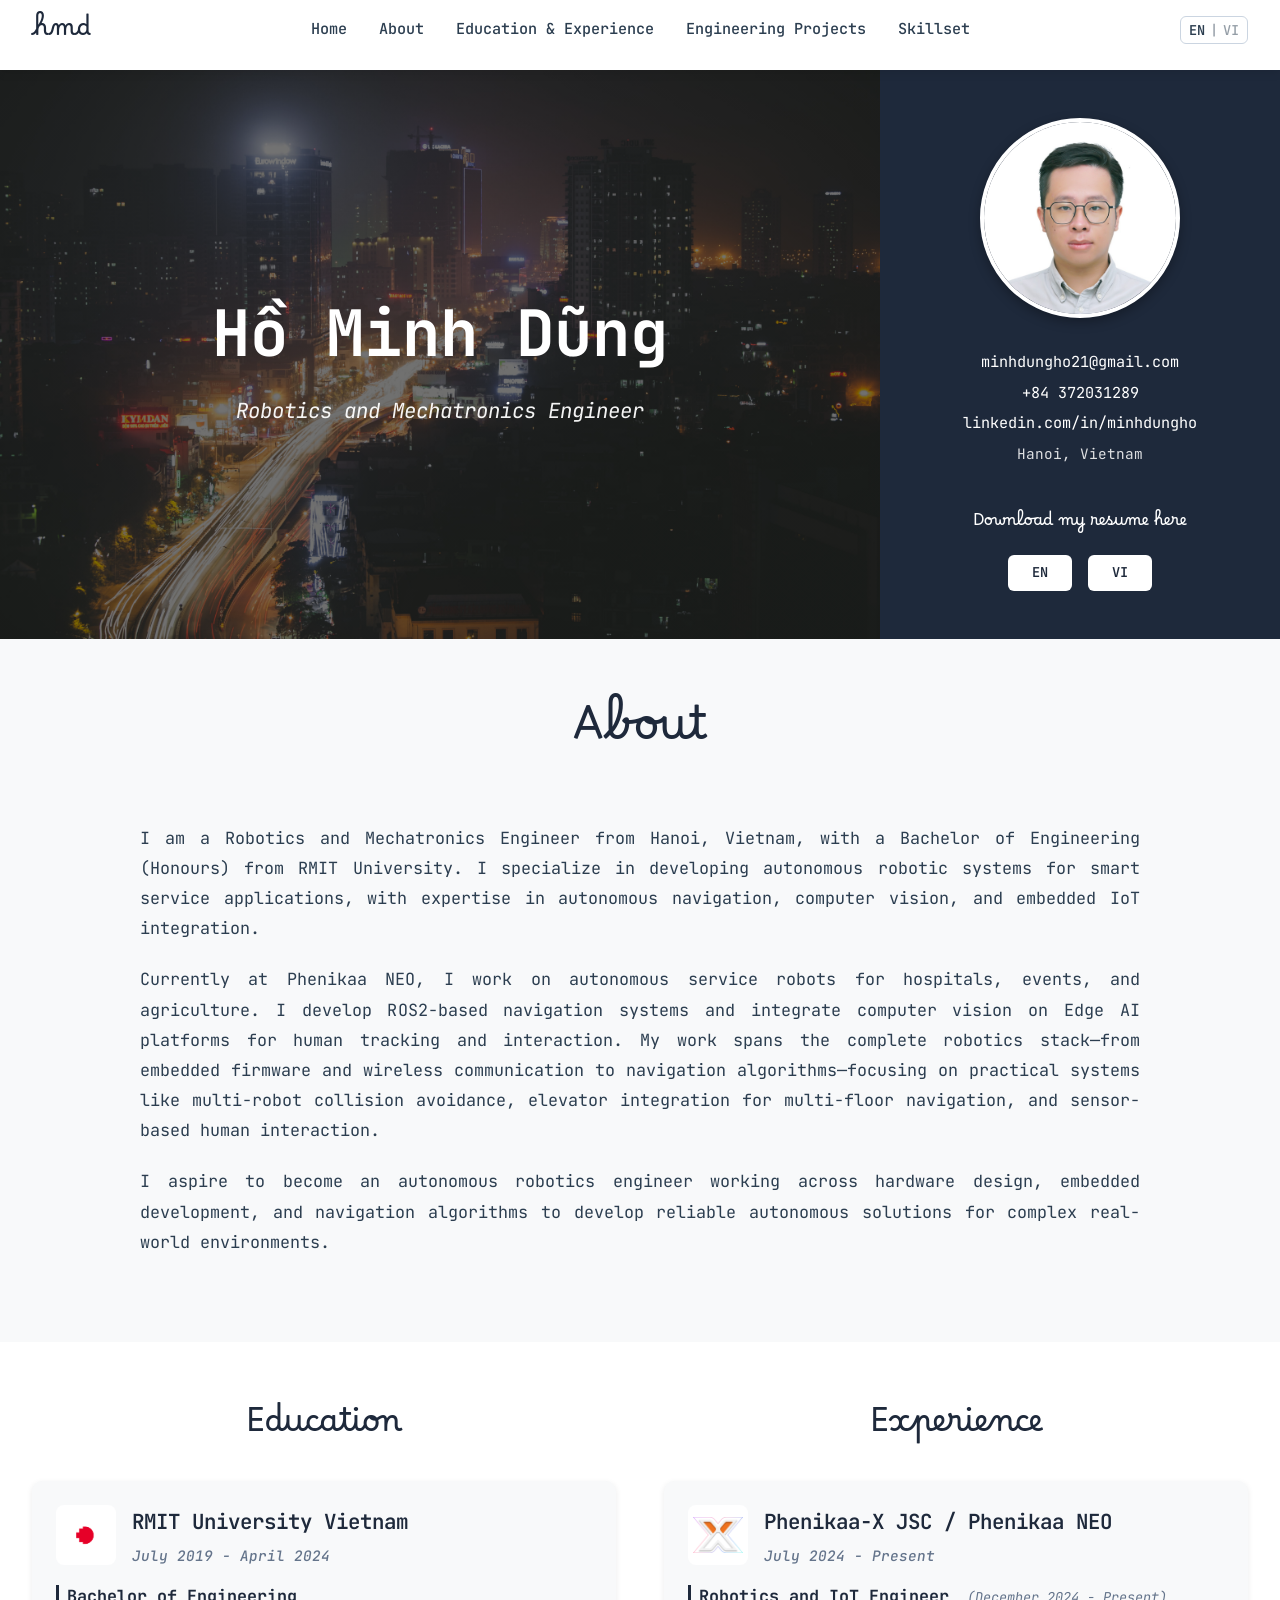
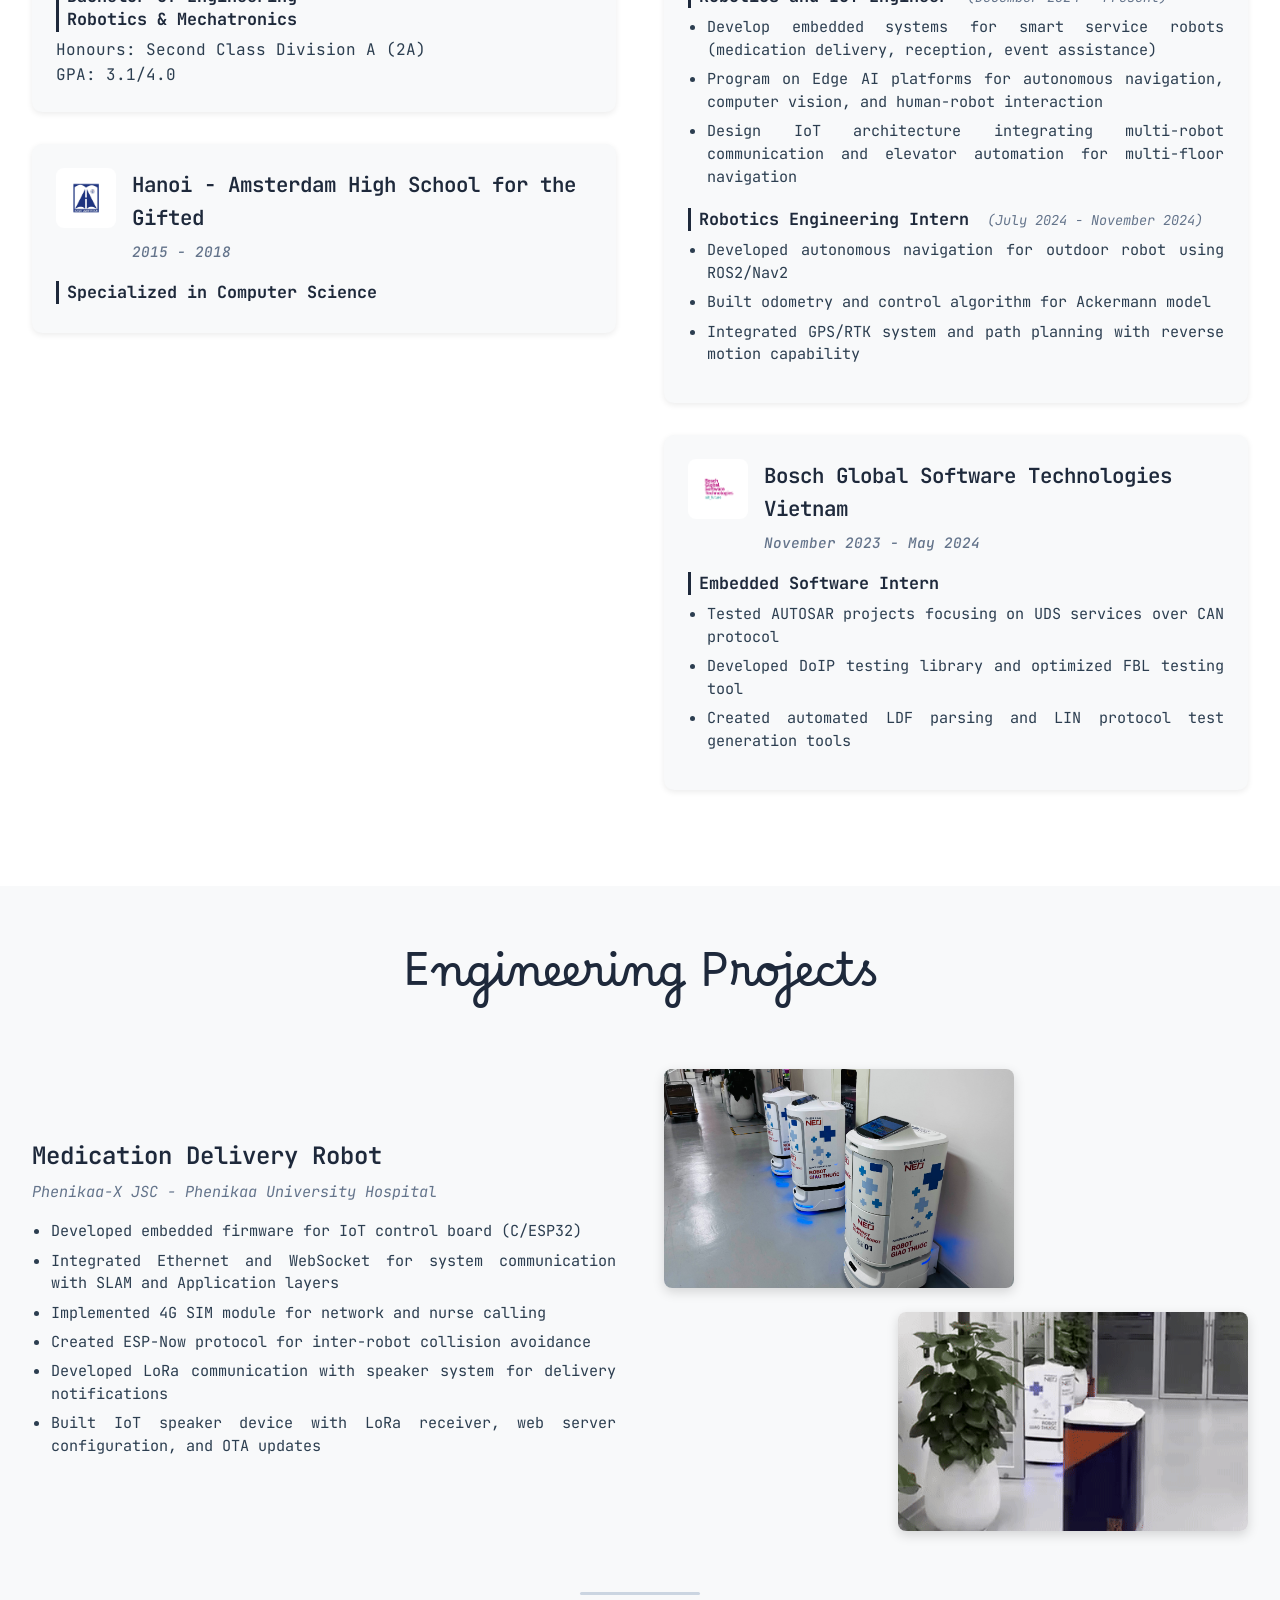
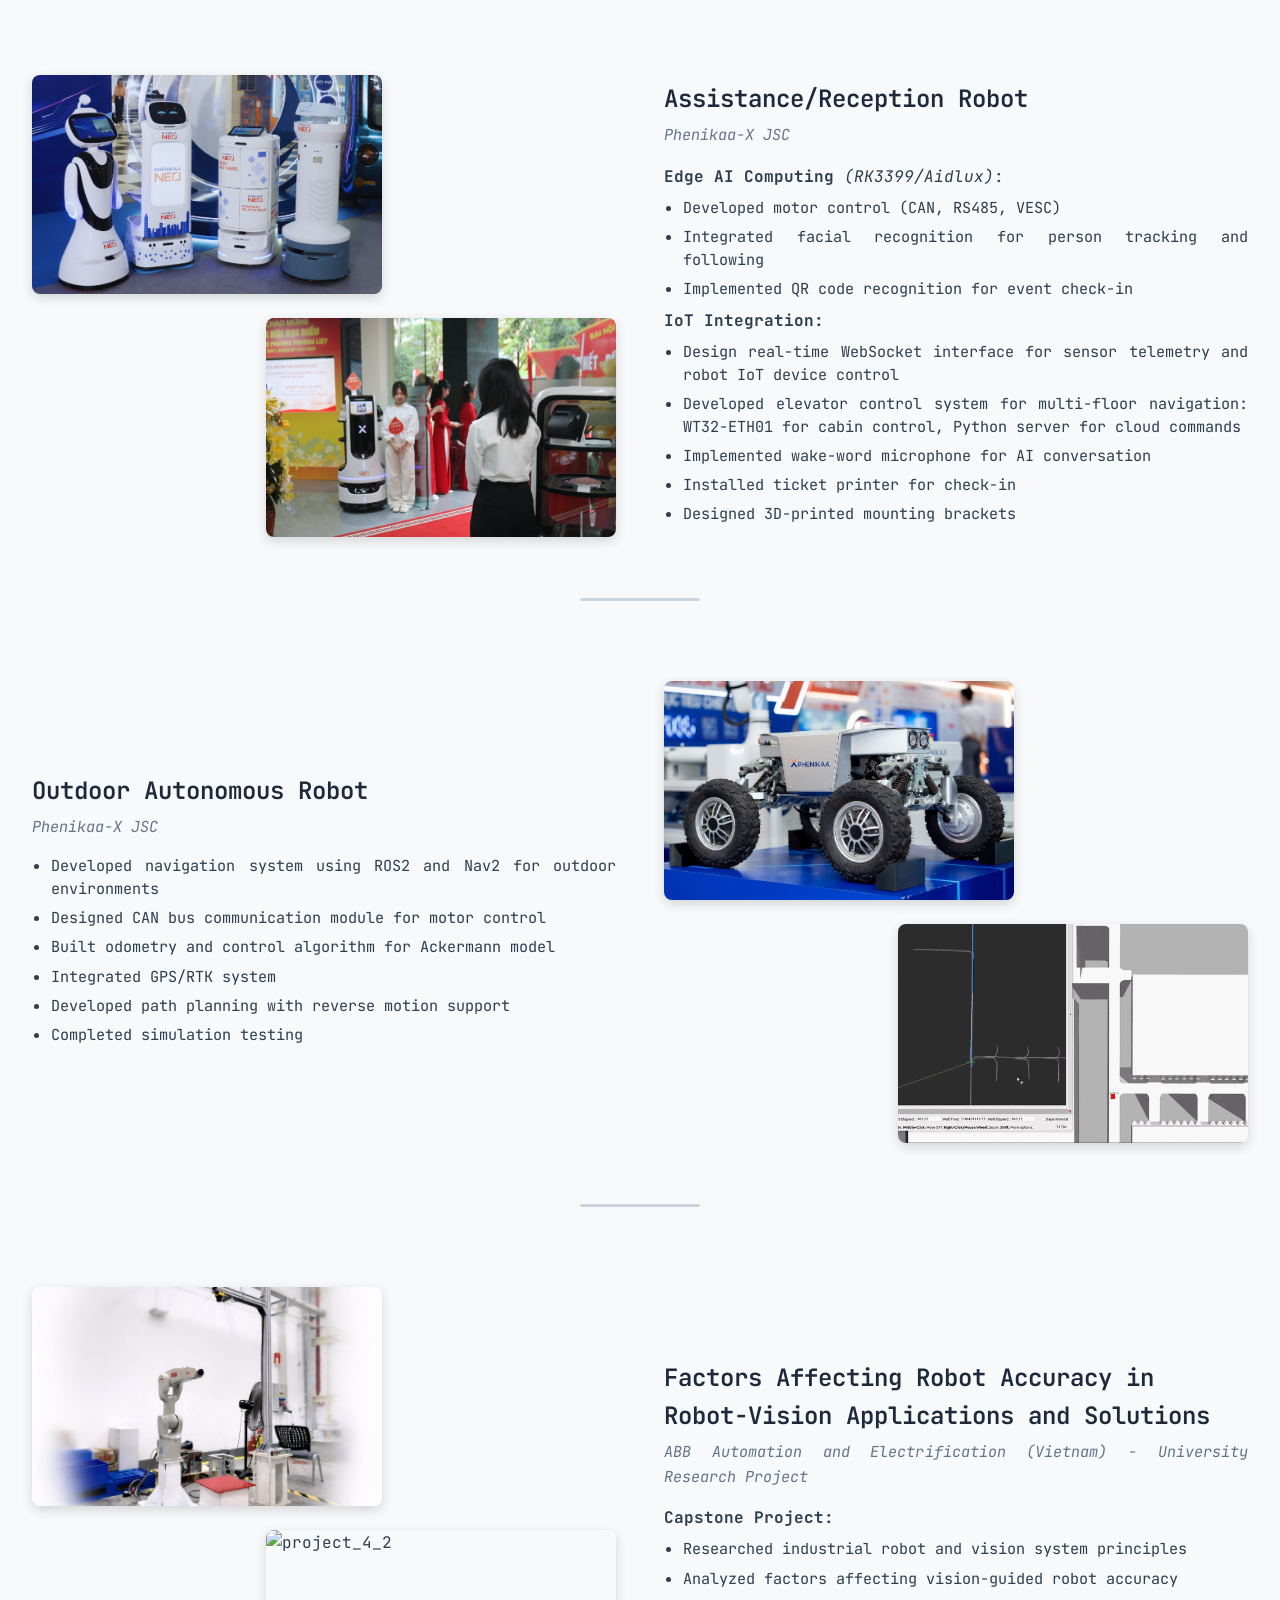
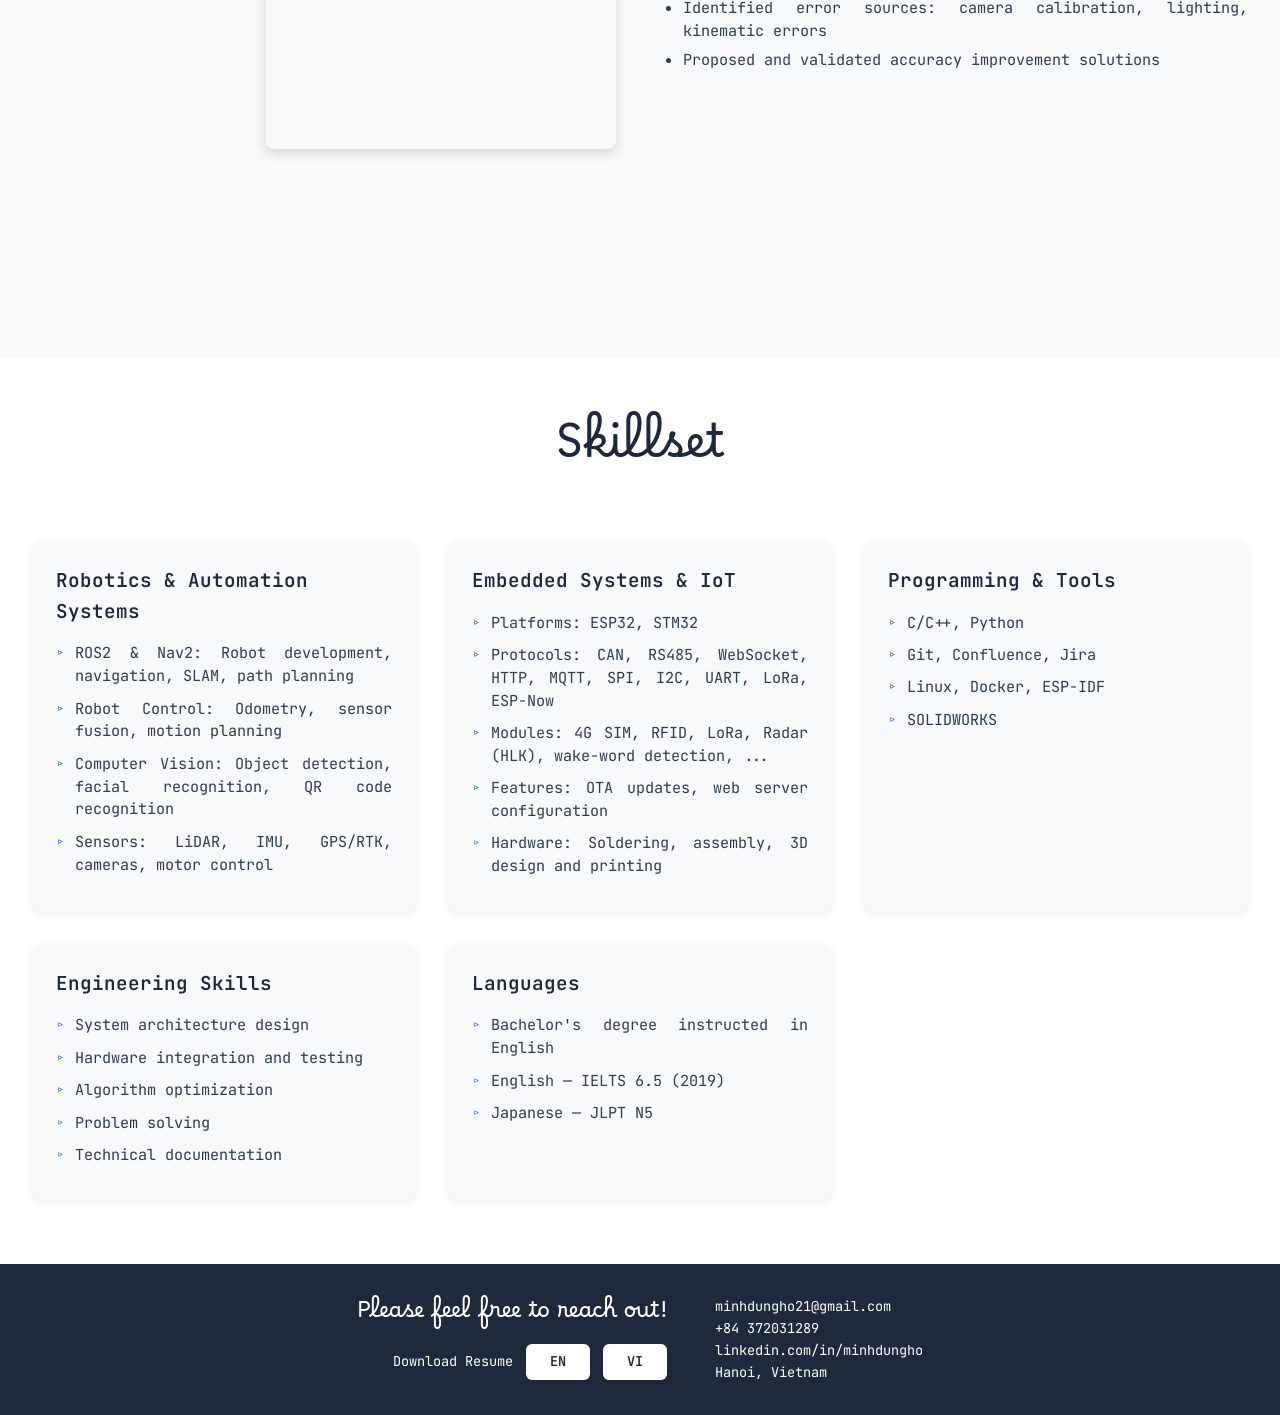
==== commit 5906c471: "fix description" ====
--- a/index.html
+++ b/index.html
@@ -103,8 +103,8 @@
                         </div>
                         <div class="timeline-content">
                             <p class="role">
-                                <span data-translate="edu_rmit_degree_1">Bachelor of Engineering (Honours)</span><br>
-                                <span data-translate="edu_rmit_degree_2">Robotics and Mechatronics Engineering</span>
+                                <span data-translate="edu_rmit_degree_1">Bachelor of Engineering</span><br>
+                                <span data-translate="edu_rmit_degree_2">Robotics & Mechatronics</span>
                             </p>
                             <p><span data-translate="edu_rmit_honours">Honours: Second Class Division A (2A)</span><br><span data-translate="edu_rmit_gpa">GPA: 3.1/4.0</span></p>
                         </div>
@@ -174,7 +174,7 @@
                             </div>
                         </div>
                         <div class="timeline-content">
-                            <p class="role-highlight" data-translate="exp_bosch_role">Embedded Software Development Intern</p>
+                            <p class="role-highlight" data-translate="exp_bosch_role">Embedded Software Intern</p>
                             <ul>
                                 <li data-translate="exp_bosch_1">Tested AUTOSAR projects focusing on UDS services over CAN protocol</li>
                                 <li data-translate="exp_bosch_2">Developed DoIP testing library and optimized FBL testing tool</li>
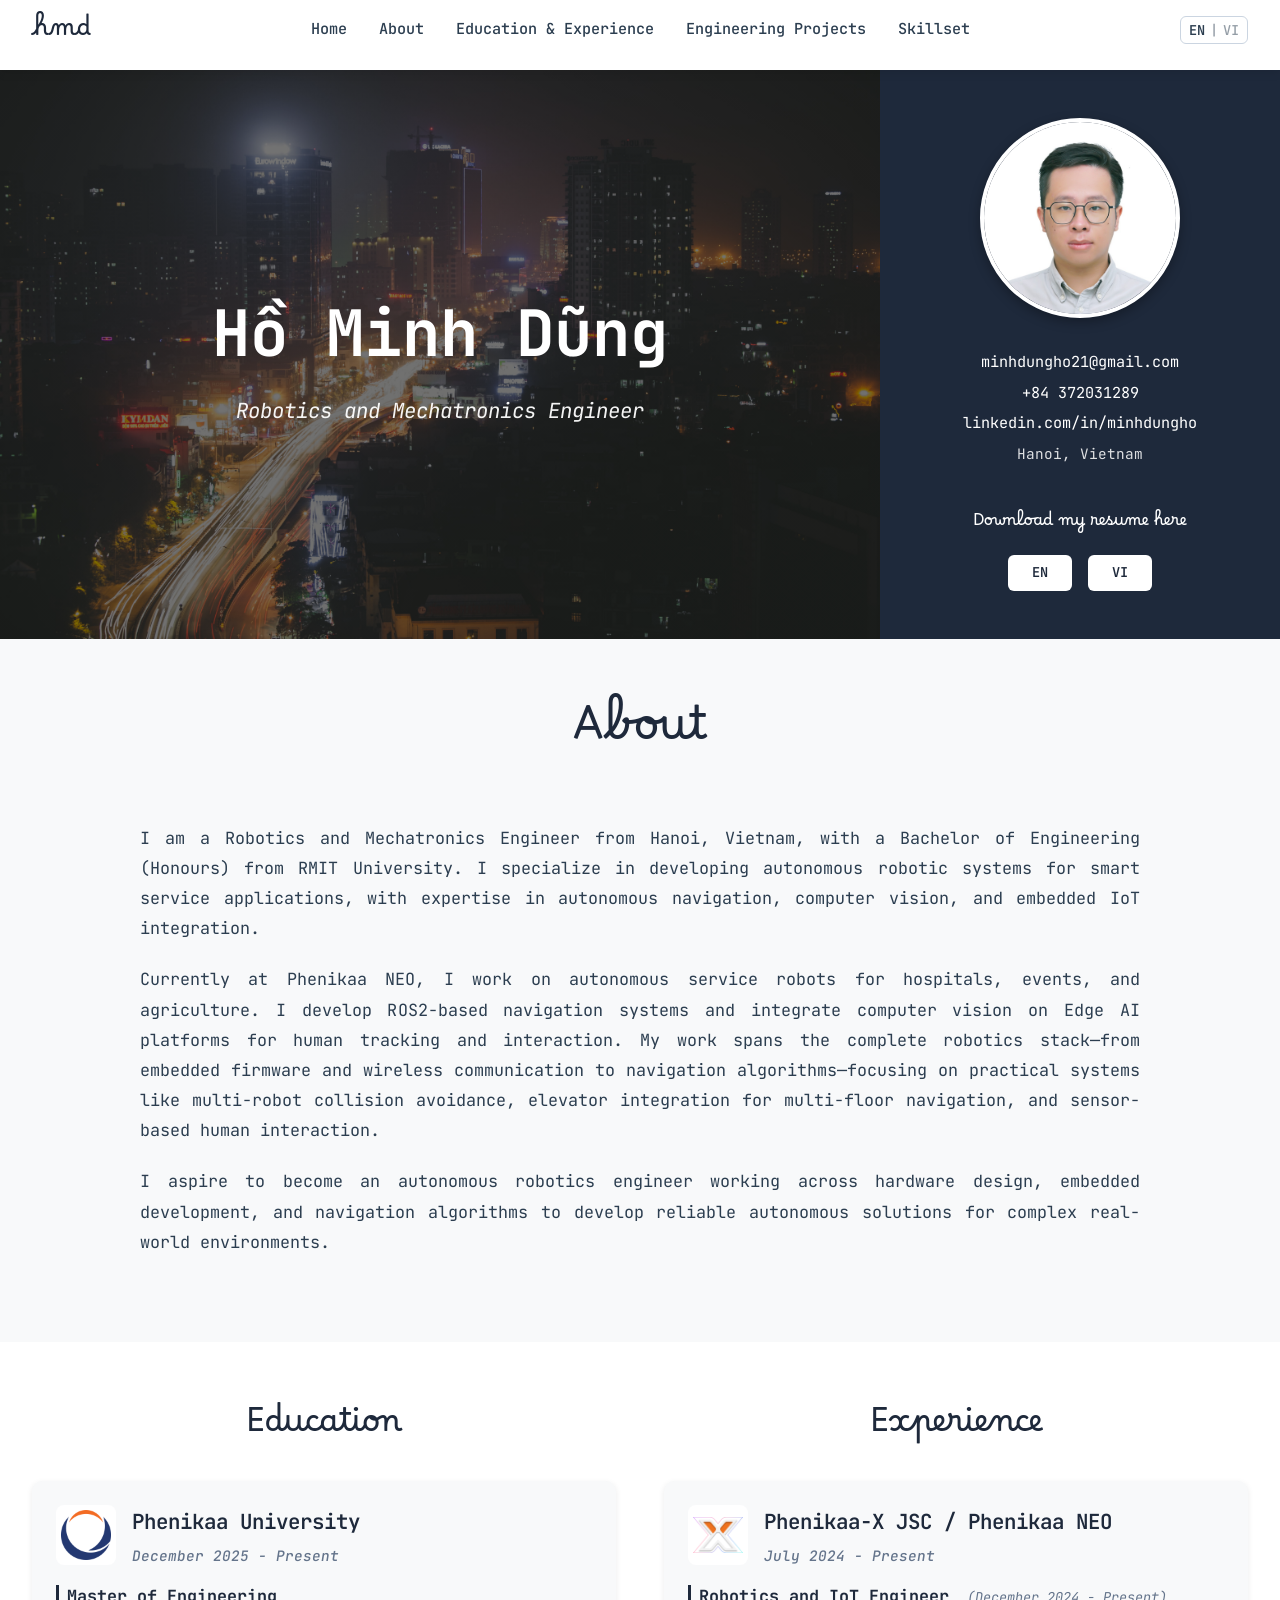
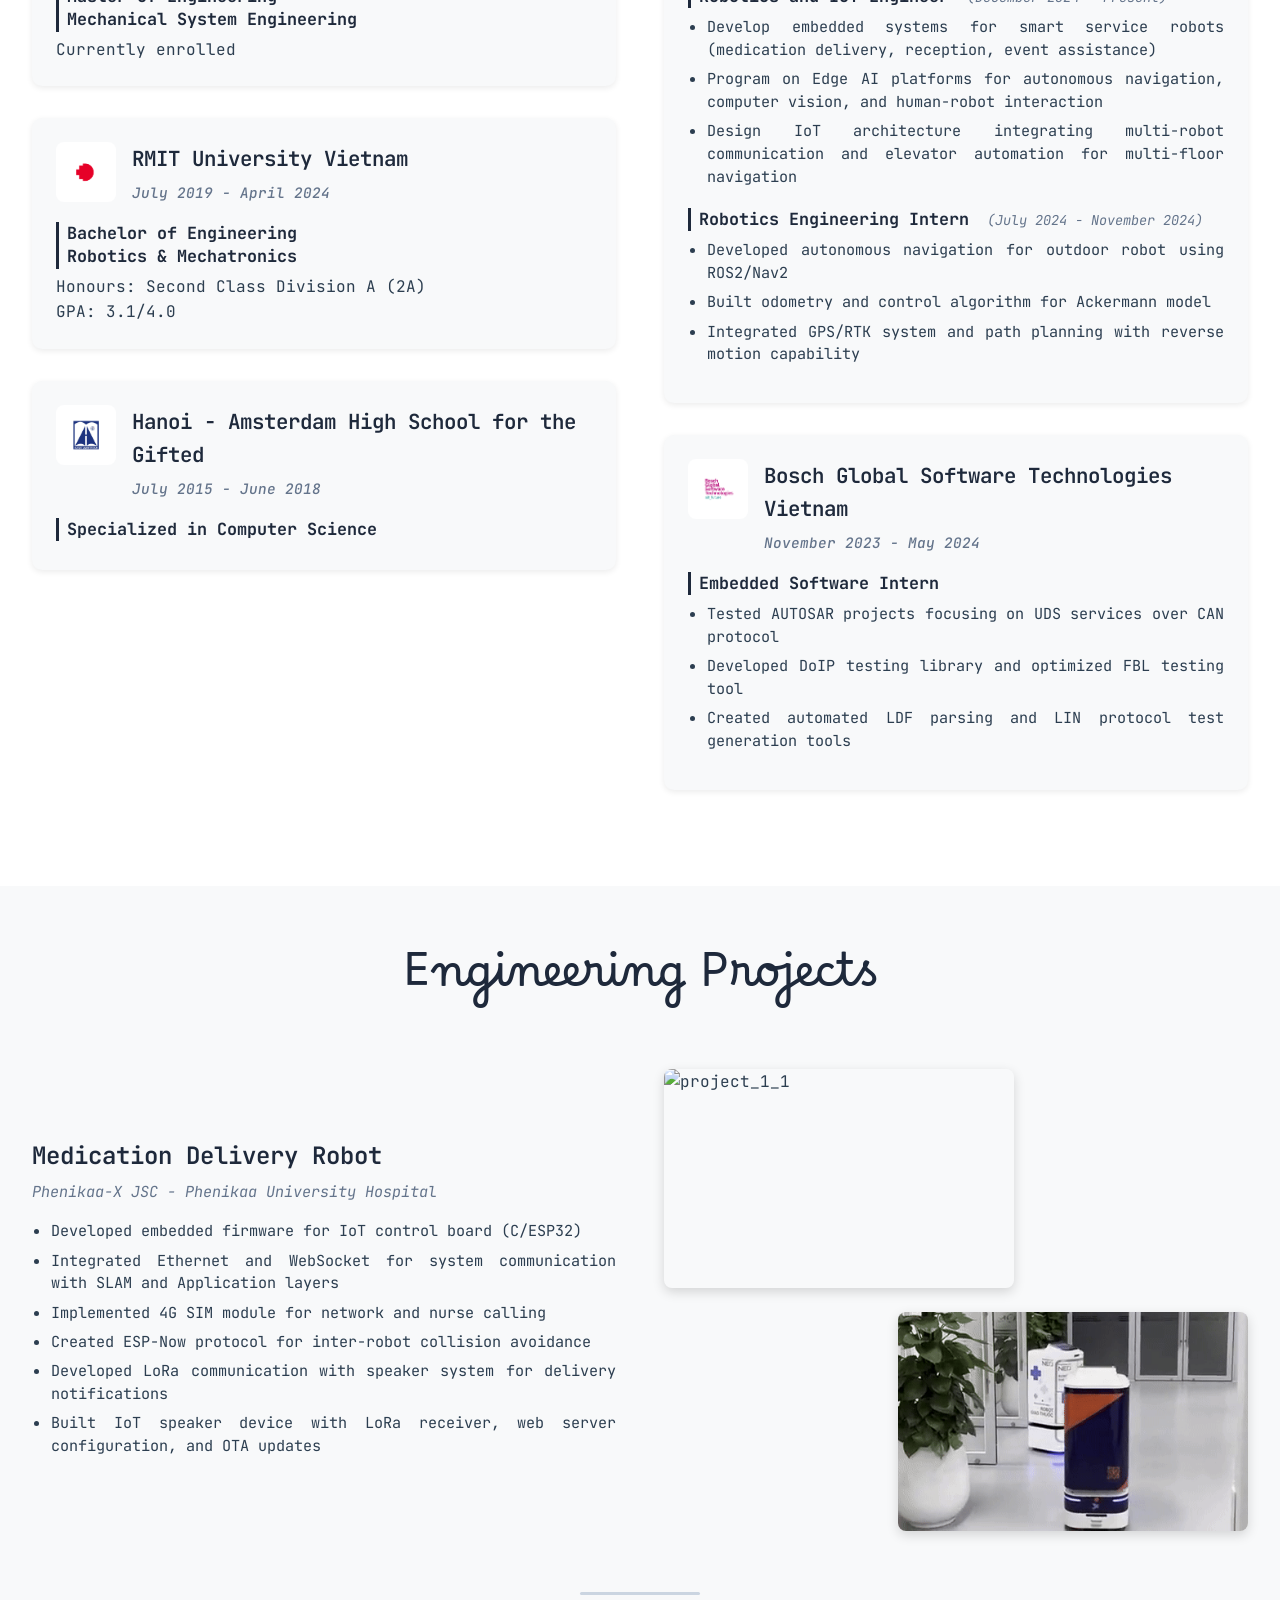
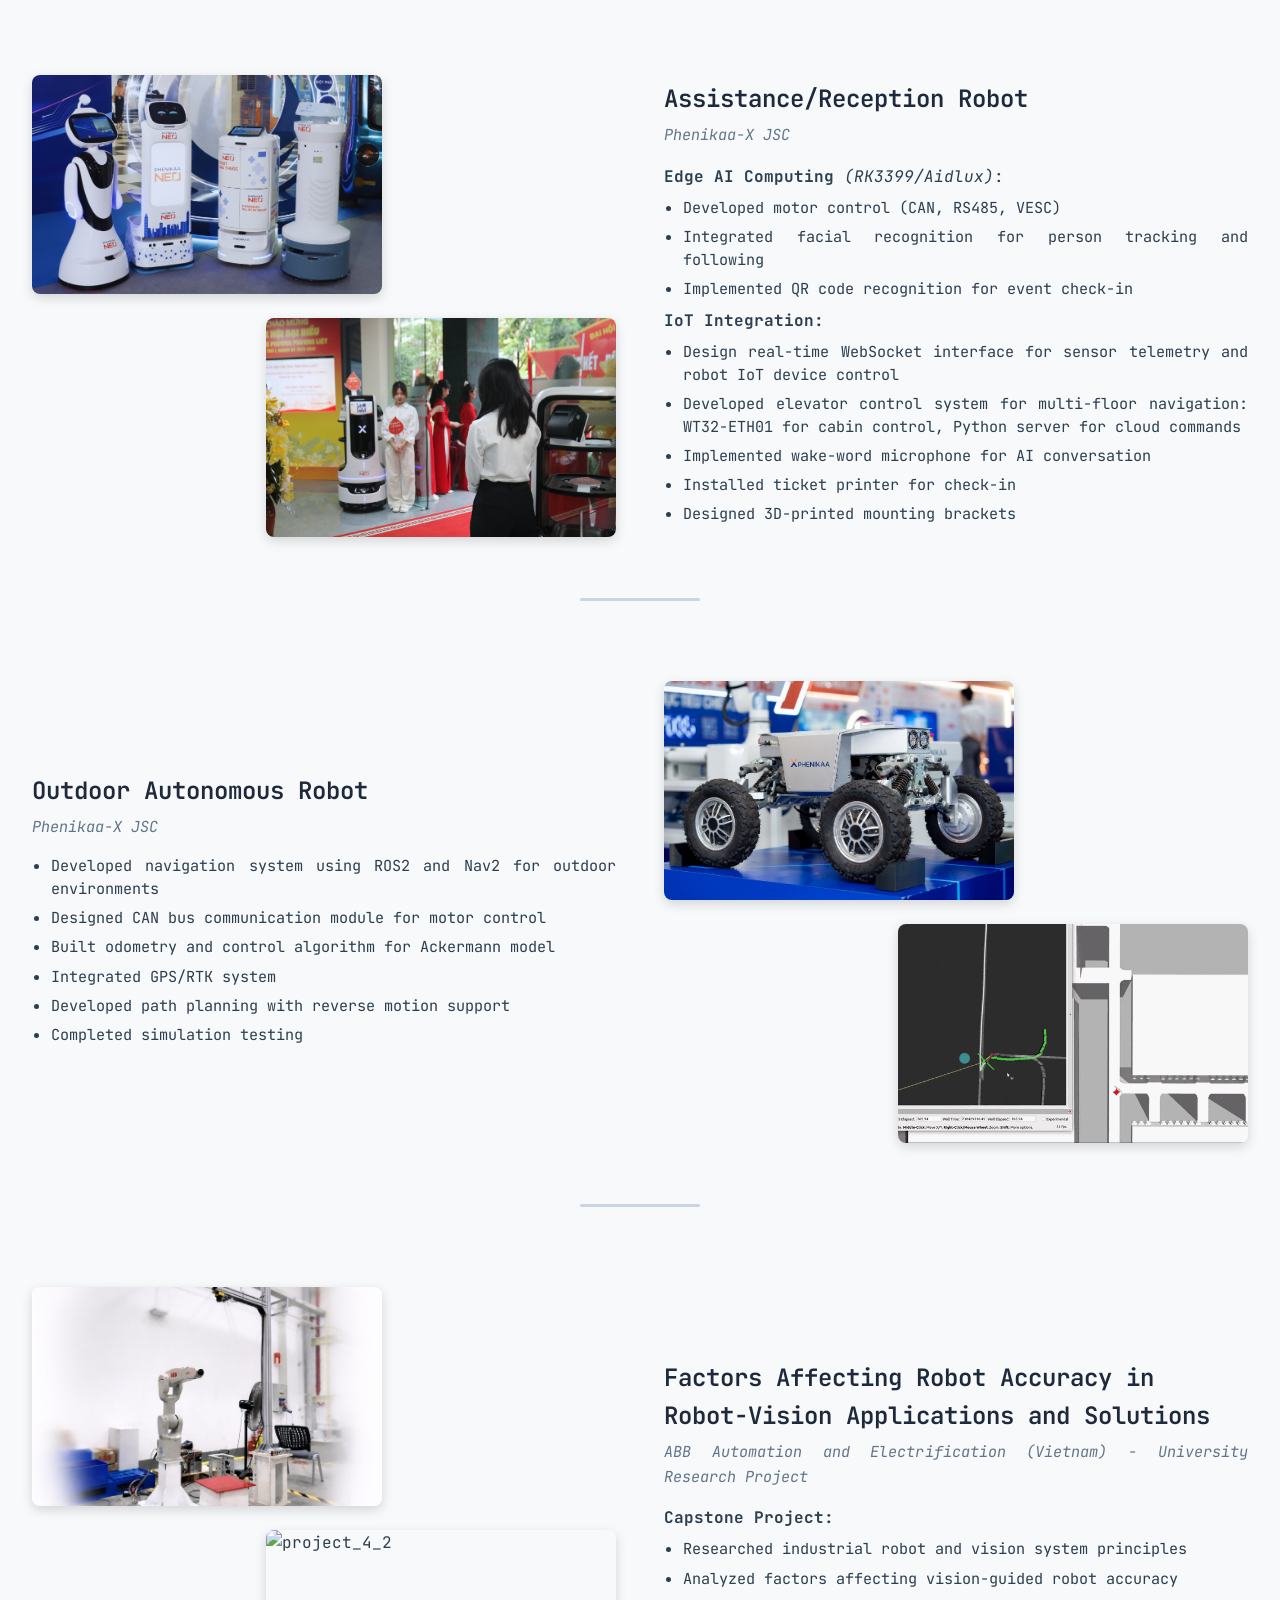
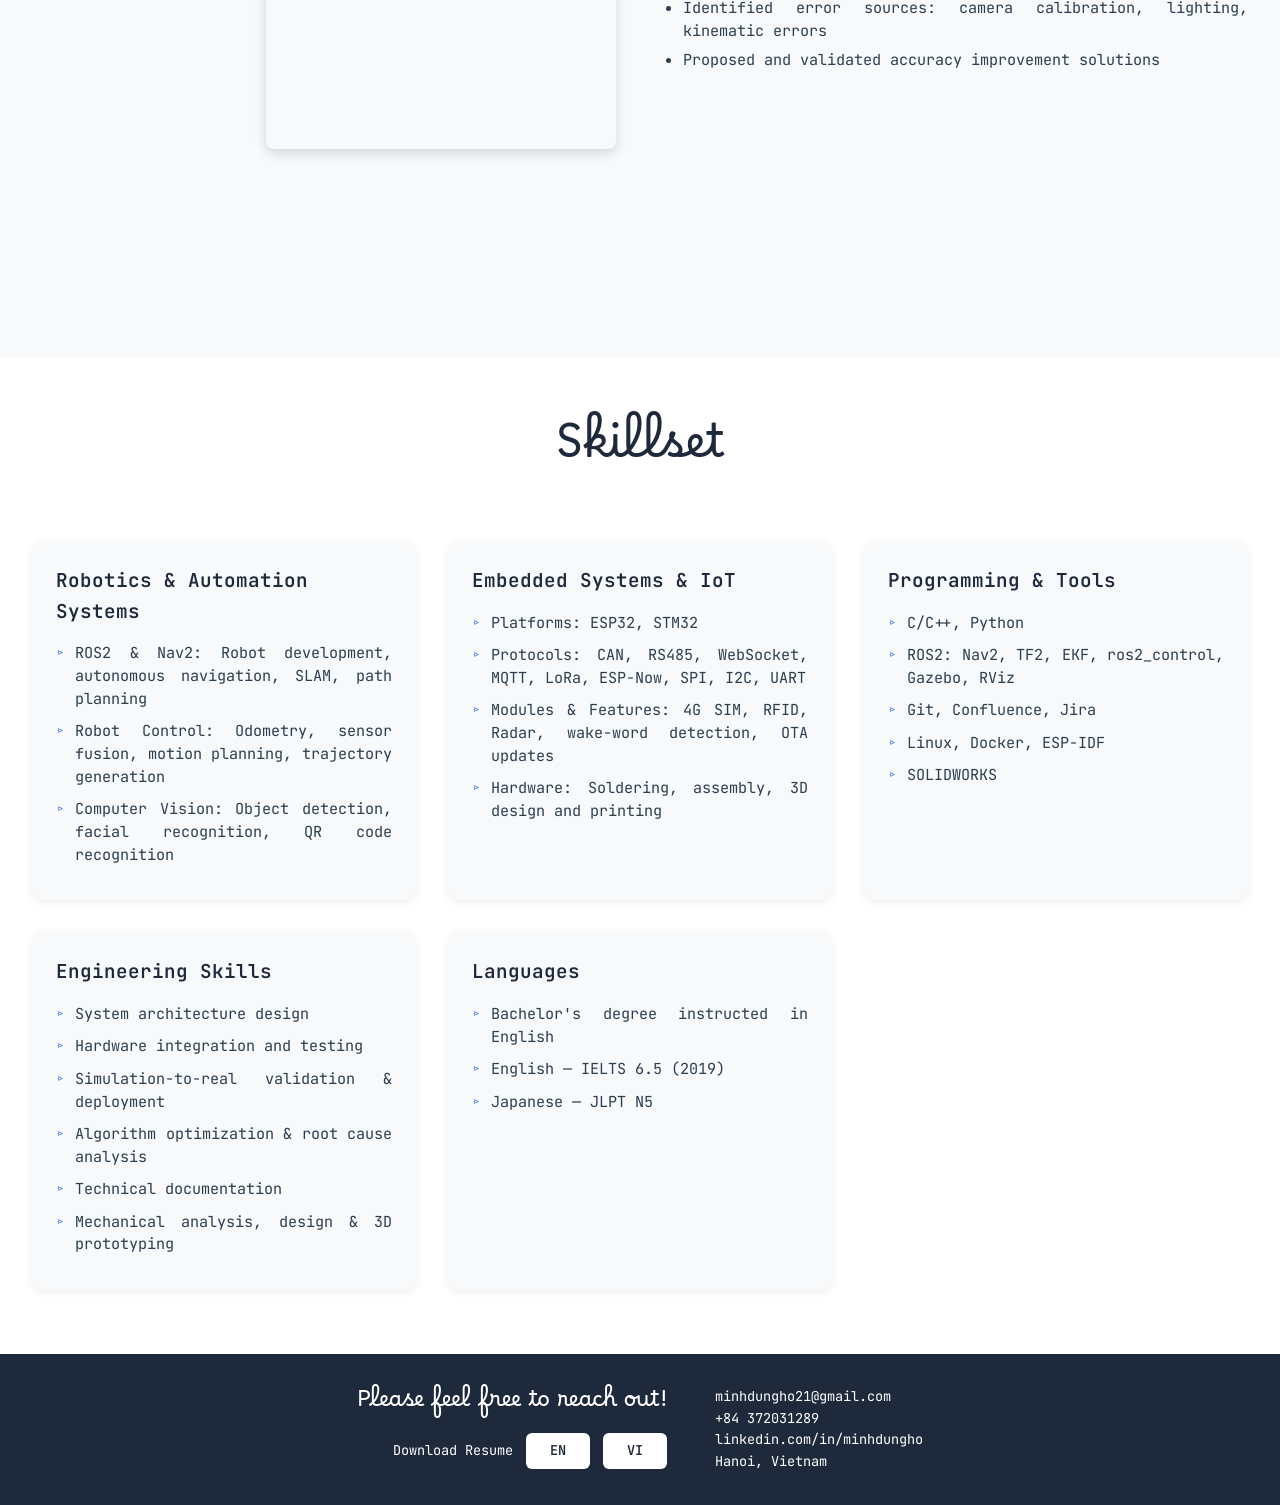
==== commit bc6b18dd: "update" ====
--- a/index.html
+++ b/index.html
@@ -94,6 +94,25 @@
                     <div class="timeline-item">
                         <div class="timeline-header">
                             <div class="timeline-logo">
+                                <img src="images/phenikaa_uni_logo.png" alt="phenikaa_uni_logo">
+                            </div>
+                            <div class="timeline-title-group">
+                                <h3 data-translate="edu_phenikaa_uni_name">Phenikaa University</h3>
+                                <span class="date" data-translate="edu_phenikaa_uni_date">December 2025 - Present</span>
+                            </div>
+                        </div>
+                        <div class="timeline-content">
+                            <p class="role">
+                                <span data-translate="edu_phenikaa_uni_degree_1">Master of Engineering</span><br>
+                                <span data-translate="edu_phenikaa_uni_degree_2">Mechanical System Engineering</span>
+                            </p>
+                            <p data-translate="edu_phenikaa_uni_status">Currently enrolled</p>
+                        </div>
+                    </div>
+
+                    <div class="timeline-item">
+                        <div class="timeline-header">
+                            <div class="timeline-logo">
                                 <img src="images/rmit_logo.png" alt="rmit_logo">
                             </div>
                             <div class="timeline-title-group">
@@ -117,7 +136,7 @@
                             </div>
                             <div class="timeline-title-group">
                                 <h3>Hanoi - Amsterdam High School for the Gifted</h3>
-                                <span class="date">2015 - 2018</span>
+                                <span class="date" data-translate="edu_hnams_date">July 2015 - June 2018</span>
                             </div>
                         </div>
                         <div class="timeline-content">
@@ -133,7 +152,7 @@
                     <div class="timeline-item">
                         <div class="timeline-header">
                             <div class="timeline-logo">
-                                <img src="images/phenikaa_logo.png" alt="phenikaa_logo">
+                                <img src="images/phenikaa_x_logo.png" alt="phenikaa_x_logo">
                             </div>
                             <div class="timeline-title-group">
                                 <h3 data-translate="exp_phenikaa_company">Phenikaa-X JSC / Phenikaa NEO</h3>
@@ -193,7 +212,7 @@
             <div class="project-item">
                 <div class="project-images">
                     <div class="project-image">
-                        <img src="images/project_1_1.jpg" alt="project_1_1">
+                        <img src="images/project_1_1.gif" alt="project_1_1">
                     </div>
                     <div class="project-image">
                         <img src="images/project_1_2.gif" alt="project_1_2">
@@ -296,19 +315,17 @@
                     <div class="skill-category">
                         <h3 data-translate="skill_cat_1">Robotics & Automation Systems</h3>
                         <ul>
-                            <li data-translate="skill_1_1">ROS2 & Nav2: Robot development, navigation, SLAM, path planning</li>
-                            <li data-translate="skill_1_2">Robot Control: Odometry, sensor fusion, motion planning</li>
+                            <li data-translate="skill_1_1">ROS2 & Nav2: Robot development, autonomous navigation, SLAM, path planning</li>
+                            <li data-translate="skill_1_2">Robot Control: Odometry, sensor fusion, motion planning, trajectory generation</li>
                             <li data-translate="skill_1_3">Computer Vision: Object detection, facial recognition, QR code recognition</li>
-                            <li data-translate="skill_1_4">Sensors: LiDAR, IMU, GPS/RTK, cameras, motor control</li>
                         </ul>
                     </div>
                     <div class="skill-category">
                         <h3 data-translate="skill_cat_2">Embedded Systems & IoT</h3>
                         <ul>
                             <li data-translate="skill_2_1">Platforms: ESP32, STM32</li>
-                            <li data-translate="skill_2_2">Protocols: CAN, RS485, WebSocket, HTTP, MQTT, SPI, I2C, UART, LoRa, ESP-Now</li>
-                            <li data-translate="skill_2_3">Modules: 4G SIM, RFID, LoRa, Radar (HLK), wake-word detection, ...</li>
-                            <li data-translate="skill_2_4">Features: OTA updates, web server configuration</li>
+                            <li data-translate="skill_2_2">Protocols: CAN, RS485, WebSocket, MQTT, LoRa, ESP-Now, SPI, I2C, UART</li>
+                            <li data-translate="skill_2_3">Modules & Features: 4G SIM, RFID, Radar, wake-word detection, OTA updates</li>
                             <li data-translate="skill_2_5">Hardware: Soldering, assembly, 3D design and printing</li>
                         </ul>
                     </div>
@@ -316,9 +333,10 @@
                         <h3 data-translate="skill_cat_3">Programming & Tools</h3>
                         <ul>
                             <li data-translate="skill_3_1">C/C++, Python</li>
-                            <li data-translate="skill_3_2">Git, Confluence, Jira</li>
-                            <li data-translate="skill_3_3">Linux, Docker, ESP-IDF</li>
-                            <li data-translate="skill_3_4">SOLIDWORKS</li>
+                            <li data-translate="skill_3_2">ROS2: Nav2, TF2, EKF, ros2_control, Gazebo, RViz</li>
+                            <li data-translate="skill_3_3">Git, Confluence, Jira</li>
+                            <li data-translate="skill_3_4">Linux, Docker, ESP-IDF</li>
+                            <li data-translate="skill_3_5">SOLIDWORKS</li>
                         </ul>
                     </div>
                     <div class="skill-category">
@@ -326,9 +344,10 @@
                         <ul>
                             <li data-translate="skill_4_1">System architecture design</li>
                             <li data-translate="skill_4_2">Hardware integration and testing</li>
-                            <li data-translate="skill_4_3">Algorithm optimization</li>
-                            <li data-translate="skill_4_4">Problem solving</li>
+                            <li data-translate="skill_4_3">Simulation-to-real validation & deployment</li>
+                            <li data-translate="skill_4_4">Algorithm optimization & root cause analysis</li>
                             <li data-translate="skill_4_5">Technical documentation</li>
+                            <li data-translate="skill_4_6">Mechanical analysis, design & 3D prototyping</li>
                         </ul>
                     </div>
                     <div class="skill-category">
--- a/style.css
+++ b/style.css
@@ -96,6 +96,7 @@
 
 /* Hamburger Menu */
 .hamburger {
+    align-self: center !important;
     display: none;
     flex-direction: column;
     gap: 4px;
@@ -138,6 +139,7 @@
     max-height: 0;
     overflow: hidden;
     transition: max-height 0.3s ease-out;
+    align-items: center;
 }
 
 .mobile-nav.active {
@@ -794,28 +796,61 @@
     #home {
         grid-template-columns: 1fr;
         min-height: auto;
+        display: flex;
+        flex-direction: column;
     }
 
     .home-left {
-        min-height: 50vh;
-        padding: 3rem 2rem;
+        flex: 0 0 auto;
+        min-height: auto;
+        padding: 4.5rem 2rem;
     }
 
     .home-left h1 {
-        font-size: 2.5rem;
+        font-size: 3rem;
+        margin-bottom: 0.6rem;
     }
 
     .home-left h2 {
-        font-size: 1.1rem;
+        font-size: 1.2rem;
     }
 
     .home-right {
-        padding: 3rem 2rem;
+        flex: 0 0 auto;
+        padding: 2rem 1rem;
+        gap: 0.8rem;
     }
 
     .profile-photo {
-        width: 150px;
-        height: 150px;
+        width: 120px;
+        height: 120px;
+    }
+
+    .contact-info {
+        gap: 0.2rem;
+    }
+
+    .contact-info a {
+        font-size: 0.85rem;
+    }
+
+    .location {
+        font-size: 0.85rem;
+    }
+
+    .resume-download {
+        margin-top: 0.2rem;
+    }
+
+    .resume-title {
+        font-size: 0.85rem;
+        margin-bottom: 0.5rem;
+    }
+
+    .btn-small {
+        width: 60px;
+        padding: 0.4rem 0;
+        font-size: 0.8rem;
     }
 
     .section-title {
@@ -868,13 +903,45 @@
 }
 
 @media (max-width: 480px) {
+    .home-left {
+        padding: 3.5rem 1.5rem;
+    }
+
     .home-left h1 {
-        font-size: 2rem;
+        font-size: 2.5rem;
+    }
+
+    .home-left h2 {
+        font-size: 1.05rem;
+    }
+
+    .home-right {
+        padding: 1.5rem 0.8rem;
+        gap: 0.7rem;
     }
 
     .profile-photo {
-        width: 150px;
-        height: 150px;
+        width: 100px;
+        height: 100px;
+    }
+
+    .contact-info a {
+        font-size: 0.8rem;
+    }
+
+    .location {
+        font-size: 0.8rem;
+    }
+
+    .resume-title {
+        font-size: 0.8rem;
+        margin-bottom: 0.4rem;
+    }
+
+    .btn-small {
+        width: 55px;
+        padding: 0.35rem 0;
+        font-size: 0.75rem;
     }
 
     .timeline-logo {
